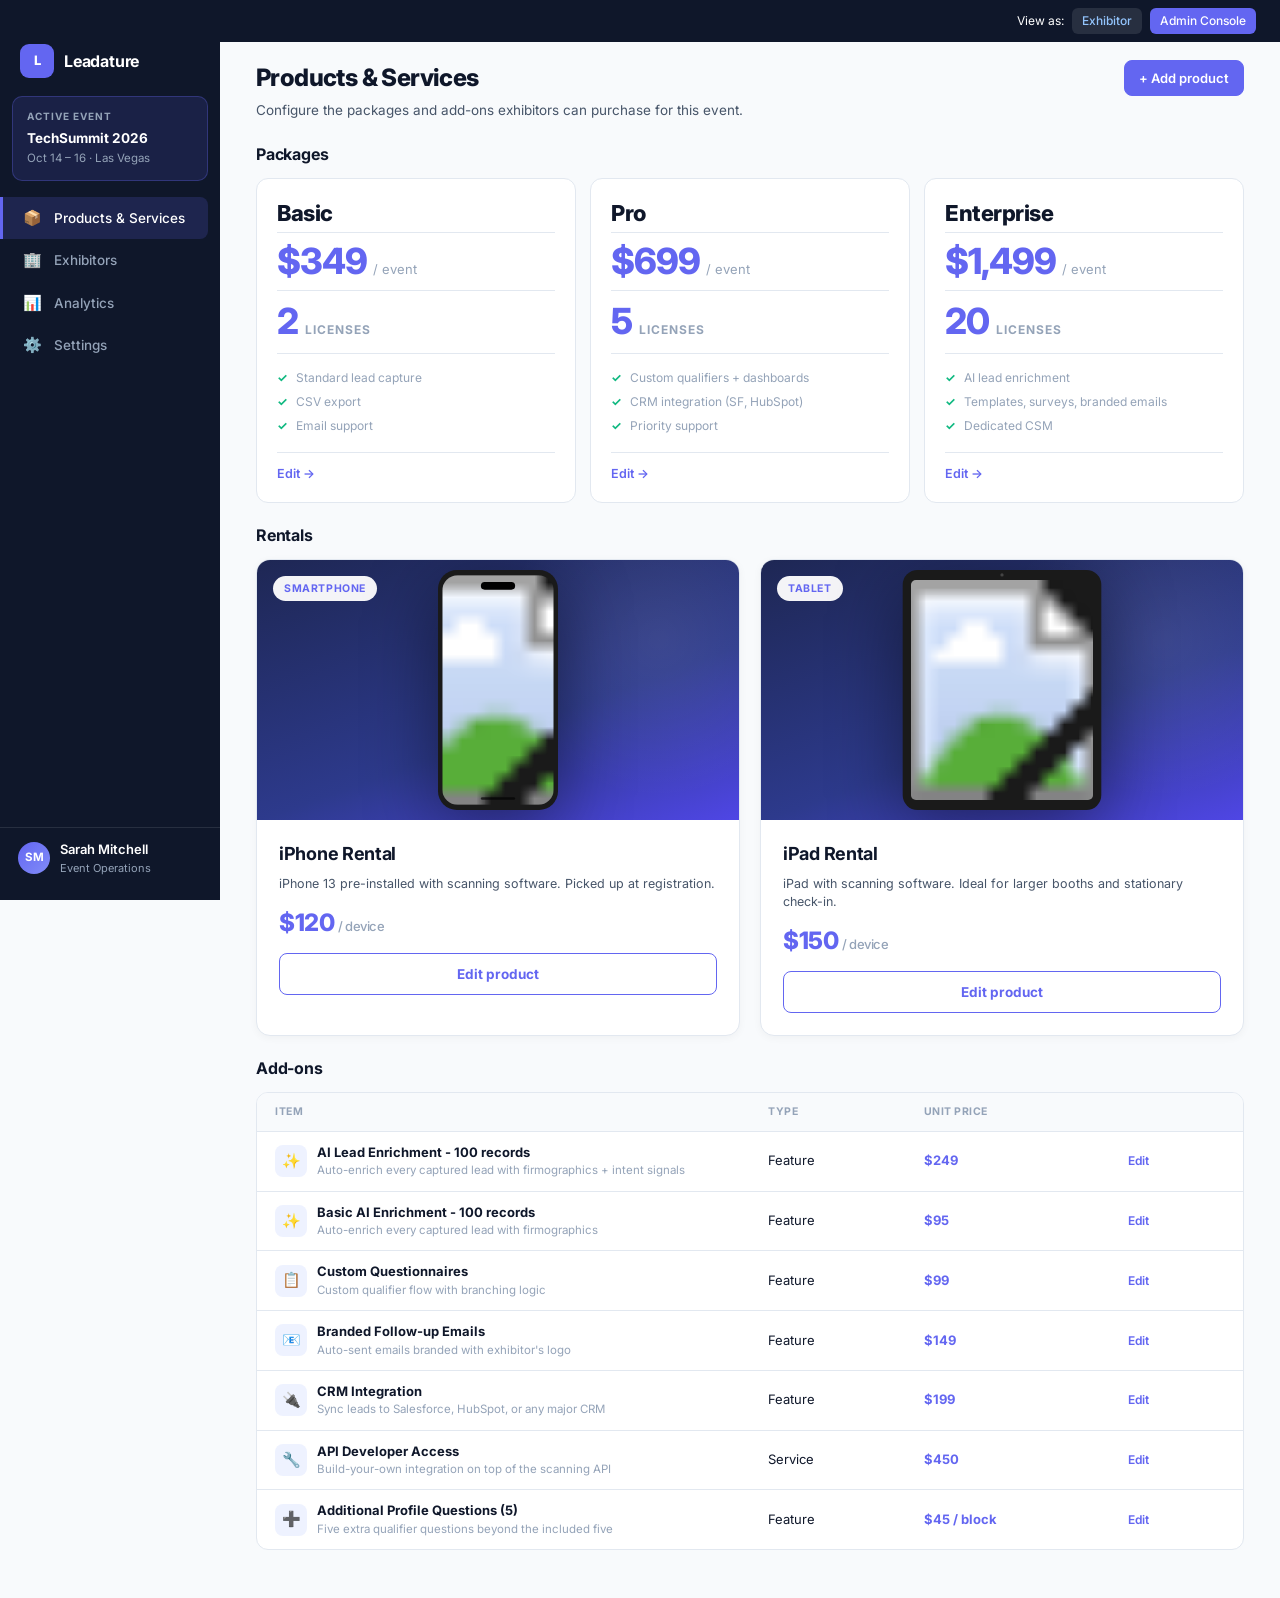
==== admin.html @ 509ced8e "Initial prototype" ====
<!DOCTYPE html>
<html lang="en">
<head>
<meta charset="UTF-8">
<title>Admin Console · TechSummit 2026</title>
<meta name="viewport" content="width=device-width, initial-scale=1">
<link href="https://fonts.googleapis.com/css2?family=Inter:wght@400;500;600;700;800&display=swap" rel="stylesheet">
<style>
  * { box-sizing: border-box; margin: 0; padding: 0; }

  :root {
    --bg: #F8FAFC;
    --surface: #FFFFFF;
    --sidebar: #0F172A;
    --sidebar-hover: #1E293B;
    --border: #E2E8F0;
    --text: #0F172A;
    --text-2: #475569;
    --text-3: #94A3B8;
    --accent: #6366F1;
    --accent-light: #EEF2FF;
    --success: #10B981;
    --warning: #F59E0B;
    --danger: #EF4444;
  }

  body {
    font-family: 'Inter', -apple-system, sans-serif;
    background: var(--bg);
    color: var(--text);
    line-height: 1.5;
    display: flex;
    min-height: 100vh;
  }

  .demo-bar {
    position: fixed;
    top: 0; left: 0; right: 0;
    background: #0F172A;
    color: white;
    padding: 8px 24px;
    font-size: 12px;
    display: flex;
    justify-content: space-between;
    align-items: center;
    z-index: 100;
  }
  .demo-bar .label { opacity: 0.7; margin-right: 6px; }
  .demo-bar a { color: #93C5FD; text-decoration: none; font-weight: 500; }
  .demo-bar .toggle { display: flex; gap: 8px; align-items: center; }
  .demo-bar .toggle a { padding: 4px 10px; border-radius: 6px; background: rgba(255,255,255,0.1); }
  .demo-bar .toggle a.active { background: #6366F1; color: white; }

  .sidebar {
    width: 220px;
    background: var(--sidebar);
    color: white;
    padding: 32px 0 12px;
    position: fixed;
    top: 0; left: 0; bottom: 0;
    display: flex;
    flex-direction: column;
  }
  .sidebar-brand {
    padding: 12px 20px 18px;
    display: flex;
    align-items: center;
    gap: 10px;
  }
  .sidebar-brand .mark {
    width: 34px; height: 34px;
    background: var(--accent);
    border-radius: 9px;
    display: flex; align-items: center; justify-content: center;
    font-weight: 800; font-size: 13px;
    color: white;
  }
  .sidebar-brand .name {
    font-weight: 700;
    font-size: 16px;
    letter-spacing: -0.2px;
  }
  .sidebar-brand .name small {
    display: block;
    font-size: 10.5px;
    color: #94A3B8;
    font-weight: 500;
    letter-spacing: 0.6px;
    text-transform: uppercase;
    margin-top: 2px;
  }

  .sidebar-event {
    margin: 0 12px 16px;
    background: rgba(99, 102, 241, 0.14);
    border: 1px solid rgba(99, 102, 241, 0.3);
    border-radius: 10px;
    padding: 12px 14px;
  }
  .sidebar-event .lbl {
    font-size: 10px; color: #94A3B8;
    text-transform: uppercase; letter-spacing: 1px;
    font-weight: 700; margin-bottom: 4px;
  }
  .sidebar-event .v { font-size: 13.5px; font-weight: 700; }
  .sidebar-event .dates { font-size: 11.5px; color: #94A3B8; margin-top: 2px; }

  .sidebar nav {
    flex: 1;
  }
  .sidebar nav a {
    display: flex;
    align-items: center;
    gap: 12px;
    padding: 10px 20px;
    color: #94A3B8;
    text-decoration: none;
    font-size: 13.5px;
    font-weight: 500;
    border-left: 3px solid transparent;
    margin-right: 12px;
    border-radius: 0 8px 8px 0;
    cursor: pointer;
    transition: background 0.15s;
  }
  .sidebar nav a:hover {
    background: var(--sidebar-hover);
    color: white;
  }
  .sidebar nav a.active {
    background: rgba(99, 102, 241, 0.18);
    color: white;
    border-left-color: var(--accent);
  }
  .sidebar nav a .icon { font-size: 15px; }

  .sidebar-footer {
    padding: 12px 18px;
    border-top: 1px solid rgba(255,255,255,0.1);
    display: flex;
    align-items: center;
    gap: 10px;
    color: #94A3B8;
    font-size: 13px;
  }
  .sidebar-footer .avatar {
    width: 32px; height: 32px;
    background: linear-gradient(135deg, var(--accent), #818CF8);
    border-radius: 50%;
    display: flex; align-items: center; justify-content: center;
    color: white; font-weight: 700; font-size: 11.5px;
  }
  .sidebar-footer .name { color: white; font-weight: 600; font-size: 13px; }
  .sidebar-footer .role { font-size: 11px; }

  .main {
    flex: 1;
    margin-left: 220px;
    margin-top: 32px;
    padding: 28px 36px 48px;
  }

  .page-head {
    display: flex;
    justify-content: space-between;
    align-items: flex-start;
    margin-bottom: 22px;
  }
  .page-head h1 {
    font-size: 24px;
    font-weight: 800;
    letter-spacing: -0.6px;
    margin-bottom: 4px;
  }
  .page-head p {
    font-size: 13.5px;
    color: var(--text-2);
  }

  .actions {
    display: flex;
    gap: 8px;
  }
  .actions button, .actions a.btn-link {
    padding: 9px 14px;
    border-radius: 8px;
    font-weight: 600;
    font-size: 13px;
    cursor: pointer;
    border: 1px solid var(--border);
    background: white;
    color: var(--text);
    display: inline-flex;
    align-items: center;
    gap: 6px;
    font-family: inherit;
    text-decoration: none;
  }
  .actions button.primary, .actions a.primary {
    background: var(--accent);
    color: white;
    border-color: var(--accent);
  }
  .actions button:hover { background: var(--bg); }
  .actions button.primary:hover { background: #4F46E5; }

  /* Sections */
  .view { display: none; }
  .view.active { display: block; }

  @keyframes fadeOut {
    0% { opacity: 0; transform: translateY(8px); }
    15% { opacity: 1; transform: translateY(0); }
    75% { opacity: 1; transform: translateY(0); }
    100% { opacity: 0; transform: translateY(-4px); }
  }

  /* Products section */
  .section-h {
    display: flex;
    justify-content: space-between;
    align-items: center;
    margin: 20px 0 12px;
  }
  .section-h h2 {
    font-size: 16px;
    font-weight: 700;
    letter-spacing: -0.2px;
  }
  .section-h .sub {
    color: var(--text-2);
    font-size: 13px;
    margin-top: 2px;
  }

  .packages-grid {
    display: grid;
    grid-template-columns: 1fr 1fr 1fr;
    gap: 14px;
  }
  .pkg-card {
    background: white;
    border: 1px solid var(--border);
    border-radius: 12px;
    padding: 18px 20px;
  }
  .pkg-card.featured {
    border-color: var(--accent);
    background: linear-gradient(180deg, rgba(99,102,241,0.04), white);
  }
  .pkg-card {
    display: flex;
    flex-direction: column;
  }
  .pkg-card .name {
    font-size: 22px;
    font-weight: 800;
    letter-spacing: -0.5px;
    margin-bottom: 2px;
  }
  .pkg-card .badge {
    display: inline-block;
    background: var(--accent-light);
    color: var(--accent);
    font-size: 10.5px;
    font-weight: 700;
    padding: 2px 8px;
    border-radius: 999px;
    margin-left: 6px;
    letter-spacing: 0.3px;
    text-transform: uppercase;
    vertical-align: middle;
  }
  .pkg-card .desc {
    color: var(--text-2);
    font-size: 12.5px;
    margin-bottom: 12px;
  }
  .pkg-card .price-row {
    display: flex;
    align-items: baseline;
    gap: 6px;
    padding: 10px 0;
    border-top: 1px solid var(--border);
    border-bottom: 1px solid var(--border);
  }
  .pkg-card .price-row .price {
    font-size: 36px;
    font-weight: 800;
    letter-spacing: -1px;
    color: var(--accent);
    line-height: 1;
  }
  .pkg-card .price-row .per {
    color: var(--text-3);
    font-size: 13px;
  }
  .pkg-card .feat {
    margin-top: 14px;
    padding-top: 12px;
    border-top: 1px solid var(--border);
    list-style: none;
  }
  .pkg-card .feat li {
    padding: 3px 0;
    color: var(--text-3);
    font-size: 12px;
    display: flex;
    gap: 8px;
  }
  .pkg-card .feat li::before {
    content: "✓";
    color: var(--success);
    font-weight: 700;
  }
  .pkg-card .feat li b { color: var(--text); font-weight: 600; }
  .pkg-card .lic-count {
    font-size: 36px;
    font-weight: 800;
    color: var(--accent);
    letter-spacing: -1px;
    margin-top: 12px;
    display: flex;
    align-items: baseline;
    gap: 7px;
    line-height: 1;
  }
  .pkg-card .lic-count .lbl {
    font-size: 12px;
    color: var(--text-3);
    text-transform: uppercase;
    letter-spacing: 1px;
    font-weight: 700;
  }
  .pkg-card .edit-row {
    margin-top: 14px;
    padding-top: 12px;
    border-top: 1px solid var(--border);
    display: flex;
    justify-content: space-between;
    align-items: center;
  }
  .pkg-card .edit-row .meta {
    font-size: 11.5px;
    color: var(--text-3);
  }
  .pkg-card .edit-row a {
    color: var(--accent);
    text-decoration: none;
    font-weight: 600;
    font-size: 12.5px;
  }

  /* Add-ons table */
  .addon-table-wrap {
    background: white;
    border: 1px solid var(--border);
    border-radius: 12px;
    overflow: hidden;
  }
  .addon-table { width: 100%; border-collapse: collapse; }
  .addon-table th, .addon-table td {
    padding: 11px 18px;
    text-align: left;
    border-bottom: 1px solid var(--border);
    font-size: 13px;
  }
  .addon-table th {
    background: #F8FAFC;
    color: var(--text-3);
    font-weight: 700;
    font-size: 10.5px;
    text-transform: uppercase;
    letter-spacing: 0.5px;
  }
  .addon-table tr:last-child td { border-bottom: none; }
  .addon-table .name-cell { display: flex; align-items: center; gap: 10px; }
  .addon-table .icon-box {
    width: 32px; height: 32px;
    background: var(--accent-light);
    border-radius: 8px;
    display: flex; align-items: center; justify-content: center;
    font-size: 15px;
  }
  .addon-table .name-cell b { color: var(--text); font-weight: 700; font-size: 13px; }
  .addon-table .name-cell .d { color: var(--text-3); font-size: 11.5px; }
  .addon-table .price { font-weight: 700; color: var(--accent); }
  .addon-table .status-pill {
    display: inline-block;
    padding: 3px 9px;
    border-radius: 999px;
    font-size: 10.5px;
    font-weight: 700;
    letter-spacing: 0.3px;
  }
  .addon-table .status-pill.active { background: rgba(16,185,129,0.14); color: var(--success); }
  .addon-table .status-pill.draft { background: rgba(148,163,184,0.18); color: var(--text-3); }
  .addon-table .actions-cell a { color: var(--accent); text-decoration: none; font-weight: 600; font-size: 12px; margin-right: 14px; }

  /* Exhibitors */
  .toolbar {
    display: flex;
    gap: 10px;
    margin-bottom: 14px;
    align-items: center;
  }
  .search {
    flex: 1;
    background: white;
    border: 1px solid var(--border);
    border-radius: 9px;
    padding: 0 12px;
    display: flex;
    align-items: center;
    gap: 8px;
    max-width: 380px;
  }
  .search input {
    flex: 1;
    border: none;
    background: none;
    padding: 9px 0;
    font-size: 13.5px;
    font-family: inherit;
    outline: none;
  }
  .search .icon { color: var(--text-3); font-size: 15px; }
  .filter-pill {
    background: white;
    border: 1px solid var(--border);
    padding: 8px 12px;
    border-radius: 9px;
    font-size: 13px;
    color: var(--text-2);
    font-weight: 500;
    cursor: pointer;
    display: inline-flex;
    align-items: center;
    gap: 6px;
  }
  .filter-pill:hover { border-color: var(--accent); }

  .exhibitor-table-wrap {
    background: white;
    border: 1px solid var(--border);
    border-radius: 12px;
    overflow: hidden;
  }
  .exhibitor-table { width: 100%; border-collapse: collapse; }
  .exhibitor-table th, .exhibitor-table td {
    padding: 11px 16px;
    text-align: left;
    border-bottom: 1px solid var(--border);
    font-size: 12.5px;
  }
  .exhibitor-table th {
    background: #F8FAFC;
    color: var(--text-3);
    font-weight: 700;
    font-size: 10.5px;
    text-transform: uppercase;
    letter-spacing: 0.5px;
  }
  .exhibitor-table tr:hover td { background: #FAFBFC; }
  .exhibitor-table tr:last-child td { border-bottom: none; }
  .exhibitor-table td.company b { display: block; font-weight: 700; color: var(--text); }
  .exhibitor-table td.company .booth { color: var(--text-3); font-size: 11.5px; margin-top: 2px; }
  .exhibitor-table td .pill {
    display: inline-block;
    padding: 2px 8px;
    border-radius: 999px;
    font-size: 10.5px;
    font-weight: 700;
    letter-spacing: 0.3px;
  }
  .exhibitor-table td .pill.basic { background: #F1F5F9; color: var(--text-2); }
  .exhibitor-table td .pill.pro { background: rgba(99,102,241,0.14); color: var(--accent); }
  .exhibitor-table td .pill.ent { background: rgba(15, 118, 110, 0.14); color: #0F766E; }
  .exhibitor-table td .status {
    display: inline-flex; align-items: center; gap: 6px;
    font-weight: 600;
  }
  .exhibitor-table td .status::before {
    content: "●"; font-size: 9px;
  }
  .exhibitor-table td .status.paid { color: var(--success); }
  .exhibitor-table td .status.pending { color: var(--warning); }
  .exhibitor-table td .status.trial { color: var(--text-3); }
  .exhibitor-table td.addons {
    color: var(--text-2);
    font-size: 11.5px;
  }
  .exhibitor-table td.total { font-weight: 700; color: var(--text); }
  .exhibitor-table td.actions a {
    color: var(--accent); text-decoration: none; font-weight: 600; font-size: 12px;
  }

  .table-footer {
    padding: 12px 16px;
    border-top: 1px solid var(--border);
    display: flex;
    justify-content: space-between;
    align-items: center;
    font-size: 12.5px;
    color: var(--text-2);
    background: #FAFBFC;
  }
  .table-footer .pagination {
    display: flex;
    gap: 4px;
  }
  .table-footer .pagination button {
    padding: 4px 10px;
    border: 1px solid var(--border);
    background: white;
    border-radius: 6px;
    font-size: 12px;
    font-family: inherit;
    cursor: pointer;
  }
  .table-footer .pagination button.active {
    background: var(--accent);
    color: white;
    border-color: var(--accent);
  }

  .summary-row {
    display: grid;
    grid-template-columns: 1fr 1fr 1fr 1fr;
    gap: 12px;
    margin-bottom: 18px;
  }
  .stat {
    background: white;
    border: 1px solid var(--border);
    border-radius: 10px;
    padding: 14px 16px;
  }
  .stat .lbl { font-size: 11px; color: var(--text-3); text-transform: uppercase; letter-spacing: 0.5px; font-weight: 700; margin-bottom: 6px; }
  .stat .v { font-size: 20px; font-weight: 800; letter-spacing: -0.4px; }
  .stat .v small { color: var(--text-3); font-size: 12px; font-weight: 500; }

  /* Settings page */
  .settings-card {
    background: white;
    border: 1px solid var(--border);
    border-radius: 12px;
    padding: 22px 24px;
    margin-bottom: 18px;
  }
  .settings-card h3 {
    font-size: 15px;
    font-weight: 700;
    letter-spacing: -0.2px;
    margin-bottom: 4px;
  }
  .settings-card .settings-desc {
    color: var(--text-2);
    font-size: 13px;
    margin-bottom: 18px;
  }
  .setting-row {
    display: grid;
    grid-template-columns: 160px 1fr;
    gap: 20px;
    align-items: center;
    padding: 12px 0;
    border-top: 1px solid var(--border);
  }
  .settings-card h3 + .setting-row { border-top: none; padding-top: 4px; }
  .settings-card .settings-desc + .setting-row { border-top: none; padding-top: 0; }
  .setting-row label {
    font-size: 13px;
    font-weight: 600;
    color: var(--text-2);
  }
  .setting-row input[type="text"] {
    padding: 9px 12px;
    border: 1px solid var(--border);
    border-radius: 8px;
    font-size: 13.5px;
    font-family: inherit;
    background: white;
    outline: none;
    width: 100%;
    max-width: 480px;
  }
  .setting-row input[type="text"]:focus { border-color: var(--accent); }

  .upload-box {
    display: flex;
    align-items: center;
    gap: 14px;
    border: 1px dashed var(--border);
    border-radius: 10px;
    padding: 12px 14px;
    background: #FAFBFC;
    max-width: 520px;
  }
  .upload-box .upload-preview {
    width: 44px; height: 44px;
    border-radius: 9px;
    overflow: hidden;
    flex-shrink: 0;
  }
  .upload-box .logo-thumb {
    width: 100%; height: 100%;
    background: linear-gradient(135deg, #0F766E, #115E59);
    color: white;
    display: flex; align-items: center; justify-content: center;
    font-weight: 800; font-size: 14px;
    border-radius: 9px;
  }
  .upload-box .upload-icon {
    width: 44px; height: 44px;
    border-radius: 9px;
    background: var(--accent-light);
    display: flex; align-items: center; justify-content: center;
    font-size: 20px;
    flex-shrink: 0;
  }
  .upload-box .upload-meta { flex: 1; min-width: 0; }
  .upload-box .upload-name { font-size: 13px; font-weight: 600; color: var(--text); }
  .upload-box .upload-info { font-size: 11.5px; color: var(--text-3); margin-top: 2px; }
  .upload-box .btn-secondary {
    background: white;
    border: 1px solid var(--border);
    padding: 7px 12px;
    border-radius: 8px;
    font-size: 12.5px;
    font-weight: 600;
    color: var(--text-2);
    cursor: pointer;
    font-family: inherit;
  }
  .upload-box .btn-secondary:hover { background: var(--bg); border-color: var(--accent); color: var(--accent); }

  .colors-row {
    display: flex;
    gap: 12px;
    flex-wrap: wrap;
  }
  .color-input {
    display: flex;
    align-items: center;
    gap: 8px;
    background: white;
    border: 1px solid var(--border);
    border-radius: 8px;
    padding: 6px 12px 6px 6px;
  }
  .color-input .swatch {
    width: 28px; height: 28px;
    border-radius: 6px;
    border: 1px solid rgba(0,0,0,0.1);
  }
  .color-input input {
    width: 90px;
    padding: 6px 8px;
    border: none;
    font-size: 12.5px;
    font-family: ui-monospace, 'SF Mono', monospace;
    background: none;
    outline: none;
  }
  .color-input .color-label {
    font-size: 11.5px;
    color: var(--text-3);
    font-weight: 600;
  }

  /* Integrations */
  .integration-grid {
    display: grid;
    grid-template-columns: 240px;
    gap: 14px;
    margin-top: 4px;
  }
  .integration-card {
    background: white;
    border: 1px solid var(--border);
    border-radius: 14px;
    padding: 18px 18px 16px;
  }
  .integration-card .integration-head {
    display: flex;
    align-items: center;
    gap: 10px;
    margin-bottom: 10px;
  }
  .stripe-logo {
    width: 40px; height: 40px;
    background: #635BFF;
    color: white;
    font-weight: 800;
    font-size: 22px;
    font-style: italic;
    border-radius: 9px;
    display: flex; align-items: center; justify-content: center;
    font-family: Georgia, serif;
  }
  .integration-card .integration-name {
    font-size: 17px;
    font-weight: 700;
    letter-spacing: -0.3px;
  }
  .integration-card .integration-desc {
    color: var(--text-2);
    font-size: 13px;
    line-height: 1.45;
    margin-bottom: 14px;
  }
  .integration-btn {
    background: #635BFF;
    color: white;
    border: none;
    padding: 10px 20px;
    border-radius: 999px;
    font-weight: 600;
    font-size: 13.5px;
    cursor: pointer;
    font-family: inherit;
    display: inline-flex;
    align-items: center;
    gap: 6px;
  }
  .integration-btn:hover { background: #4F46E5; }

  /* License hero stat */
  .license-hero {
    background: white;
    color: var(--text);
    border: 1px solid var(--border);
    border-radius: 14px;
    padding: 18px 22px;
    margin-bottom: 22px;
    display: flex;
    align-items: center;
    justify-content: space-between;
    gap: 24px;
    max-width: 680px;
  }
  .license-hero .lh-body { display: flex; align-items: center; gap: 18px; }
  .license-hero .lh-num {
    font-size: 44px;
    font-weight: 800;
    line-height: 1;
    letter-spacing: -1.5px;
    color: var(--accent);
  }
  .license-hero .lh-meta .lbl {
    font-size: 10.5px;
    text-transform: uppercase;
    letter-spacing: 1.2px;
    font-weight: 700;
    color: var(--text-3);
    margin-bottom: 2px;
  }
  .license-hero .lh-meta .v { font-size: 15px; font-weight: 700; color: var(--text); }
  .license-hero .lh-sec {
    display: flex;
    gap: 22px;
    padding-left: 22px;
    border-left: 1px solid var(--border);
  }
  .license-hero .lh-sec .item .lbl {
    font-size: 10.5px;
    text-transform: uppercase;
    letter-spacing: 1.2px;
    font-weight: 700;
    color: var(--text-3);
    margin-bottom: 2px;
  }
  .license-hero .lh-sec .item .v {
    font-size: 18px;
    font-weight: 800;
    letter-spacing: -0.3px;
    color: var(--text);
  }

  /* Admin rental cards - tall product-style (ATS-inspired) */
  .rental-cards {
    display: grid;
    grid-template-columns: 1fr 1fr;
    gap: 20px;
    margin-bottom: 8px;
  }
  .rental-card-adm {
    background: white;
    border: 1px solid var(--border);
    border-radius: 14px;
    overflow: hidden;
    display: flex;
    flex-direction: column;
    box-shadow: 0 2px 8px rgba(0,0,0,0.04);
    transition: box-shadow 0.15s, transform 0.15s;
  }
  .rental-card-adm:hover {
    box-shadow: 0 12px 28px rgba(0,0,0,0.10);
    transform: translateY(-2px);
  }
  .rental-card-adm .visual {
    background: linear-gradient(160deg, #1E2754 0%, #2D3A8C 60%, #4F46E5 100%);
    height: 260px;
    display: flex;
    align-items: center;
    justify-content: center;
    position: relative;
    overflow: hidden;
  }
  .rental-card-adm .visual::before {
    content: "";
    position: absolute;
    width: 320px; height: 320px;
    border-radius: 50%;
    background: radial-gradient(circle, rgba(255,255,255,0.08) 0%, rgba(255,255,255,0) 70%);
    top: -80px; right: -80px;
  }
  .rental-card-adm .visual .device {
    position: relative;
    z-index: 2;
    filter: drop-shadow(0 16px 36px rgba(0,0,0,0.45));
  }
  .rental-card-adm .visual .device svg {
    display: block;
  }
  .rental-card-adm .visual .tag {
    position: absolute;
    top: 16px; left: 16px;
    background: rgba(255,255,255,0.95);
    color: var(--accent);
    font-size: 10.5px;
    font-weight: 700;
    padding: 5px 11px;
    border-radius: 999px;
    letter-spacing: 0.6px;
    text-transform: uppercase;
    z-index: 2;
  }
  .rental-card-adm .body {
    padding: 20px 22px 22px;
    flex: 1;
    display: flex;
    flex-direction: column;
    align-items: flex-start;
    gap: 4px;
  }
  .rental-card-adm .body .name {
    font-size: 18px;
    font-weight: 700;
    letter-spacing: -0.3px;
    color: var(--text);
  }
  .rental-card-adm .body .desc {
    color: var(--text-2);
    font-size: 12.5px;
    line-height: 1.45;
    margin: 4px 0 14px;
  }
  .rental-card-adm .body .amt {
    color: var(--accent);
    font-weight: 800;
    font-size: 24px;
    letter-spacing: -0.5px;
    line-height: 1;
    margin-bottom: 14px;
  }
  .rental-card-adm .body .amt .per {
    color: var(--text-3);
    font-size: 13px;
    font-weight: 500;
    margin-left: 4px;
  }
  .rental-card-adm .edit-link {
    color: var(--accent);
    text-decoration: none;
    font-weight: 700;
    font-size: 13.5px;
    padding: 10px 18px;
    border: 1.5px solid var(--accent);
    border-radius: 8px;
    transition: all 0.15s;
    align-self: stretch;
    text-align: center;
  }
  .rental-card-adm .edit-link:hover {
    background: var(--accent);
    color: white;
  }

  /* Modal overlay */
  .modal-overlay {
    position: fixed;
    top: 0; left: 0; right: 0; bottom: 0;
    background: rgba(15,23,42,0.55);
    display: none;
    align-items: center;
    justify-content: center;
    z-index: 1000;
    backdrop-filter: blur(4px);
  }
  .modal-overlay.open { display: flex; }
  .modal {
    background: white;
    border-radius: 14px;
    width: 100%;
    max-width: 520px;
    max-height: 86vh;
    overflow-y: auto;
    box-shadow: 0 20px 50px rgba(0,0,0,0.3);
  }
  .modal-head {
    padding: 18px 22px 14px;
    border-bottom: 1px solid var(--border);
    display: flex;
    justify-content: space-between;
    align-items: center;
  }
  .modal-head h3 {
    font-size: 17px;
    font-weight: 700;
    letter-spacing: -0.3px;
  }
  .modal-head .close {
    background: none;
    border: none;
    font-size: 22px;
    color: var(--text-3);
    cursor: pointer;
    line-height: 1;
    padding: 0 4px;
  }
  .modal-head .close:hover { color: var(--text); }
  .modal-body {
    padding: 20px 22px;
  }
  .modal-row {
    margin-bottom: 16px;
  }
  .modal-row label {
    display: block;
    font-size: 12px;
    font-weight: 700;
    color: var(--text-2);
    text-transform: uppercase;
    letter-spacing: 0.5px;
    margin-bottom: 6px;
  }
  .modal-row input[type="text"],
  .modal-row input[type="number"],
  .modal-row textarea,
  .modal-row select {
    width: 100%;
    padding: 10px 12px;
    border: 1px solid var(--border);
    border-radius: 8px;
    font-size: 13.5px;
    font-family: inherit;
    outline: none;
  }
  .modal-row input:focus, .modal-row textarea:focus, .modal-row select:focus { border-color: var(--accent); }
  .modal-row .input-prefix {
    display: flex;
    align-items: center;
    border: 1px solid var(--border);
    border-radius: 8px;
    overflow: hidden;
  }
  .modal-row .input-prefix span {
    padding: 10px 12px;
    background: var(--bg);
    color: var(--text-2);
    font-weight: 600;
    border-right: 1px solid var(--border);
    font-size: 13.5px;
  }
  .modal-row .input-prefix input {
    border: none;
    flex: 1;
    padding: 10px 12px;
    font-size: 13.5px;
    outline: none;
    font-family: inherit;
  }

  .bullet-input {
    display: flex;
    gap: 6px;
    margin-bottom: 6px;
  }
  .bullet-input input {
    flex: 1;
    padding: 8px 12px;
    border: 1px solid var(--border);
    border-radius: 7px;
    font-size: 13px;
    font-family: inherit;
    outline: none;
  }
  .bullet-input .rm {
    background: white;
    border: 1px solid var(--border);
    width: 32px;
    border-radius: 7px;
    cursor: pointer;
    color: var(--text-3);
    font-size: 15px;
    font-family: inherit;
  }
  .bullet-input .rm:hover { background: #FEE; color: var(--danger); border-color: var(--danger); }
  .add-bullet {
    background: none;
    border: 1px dashed var(--border);
    width: 100%;
    padding: 7px;
    border-radius: 7px;
    color: var(--text-3);
    font-size: 12.5px;
    cursor: pointer;
    font-family: inherit;
    font-weight: 600;
  }
  .add-bullet:hover { background: var(--accent-light); color: var(--accent); border-color: var(--accent); border-style: solid; }

  .modal-foot {
    padding: 14px 22px 18px;
    border-top: 1px solid var(--border);
    display: flex;
    justify-content: flex-end;
    gap: 8px;
  }
  .modal-foot button {
    padding: 9px 18px;
    border-radius: 8px;
    font-weight: 600;
    font-size: 13px;
    cursor: pointer;
    border: 1px solid var(--border);
    background: white;
    color: var(--text);
    font-family: inherit;
  }
  .modal-foot button.primary {
    background: var(--accent);
    color: white;
    border-color: var(--accent);
  }
  .modal-foot button:hover { background: var(--bg); }
  .modal-foot button.primary:hover { background: #4F46E5; }

  /* Radio group */
  .radio-group {
    display: grid;
    grid-template-columns: 1fr 1fr 1fr;
    gap: 8px;
    margin-bottom: 4px;
  }
  .radio-group label {
    display: block;
    padding: 12px;
    border: 1.5px solid var(--border);
    border-radius: 9px;
    cursor: pointer;
    text-align: center;
    font-size: 13px;
    font-weight: 600;
    color: var(--text-2);
    transition: all 0.15s;
    text-transform: none;
    letter-spacing: 0;
    margin-bottom: 0;
  }
  .radio-group label:hover { border-color: var(--accent); }
  .radio-group input[type="radio"] { display: none; }
  .radio-group input[type="radio"]:checked + .radio-label,
  .radio-group label.checked {
    border-color: var(--accent);
    background: var(--accent-light);
    color: var(--accent);
  }
  .radio-group .ic {
    display: block;
    font-size: 20px;
    margin-bottom: 4px;
  }

  /* Analytics view */
  .anl-kpis {
    display: grid;
    grid-template-columns: repeat(4, 1fr);
    gap: 12px;
    margin-bottom: 22px;
  }
  .anl-kpi {
    background: white;
    border: 1px solid var(--border);
    border-radius: 12px;
    padding: 16px 18px;
  }
  .anl-kpi .lbl {
    font-size: 11px;
    color: var(--text-3);
    text-transform: uppercase;
    letter-spacing: 0.5px;
    font-weight: 700;
    margin-bottom: 6px;
  }
  .anl-kpi .v {
    font-size: 24px;
    font-weight: 800;
    letter-spacing: -0.5px;
  }
  .anl-kpi .v small { font-size: 13px; color: var(--text-3); font-weight: 500; }

  .anl-list {
    background: white;
    border: 1px solid var(--border);
    border-radius: 12px;
    overflow: hidden;
    display: grid;
    grid-template-columns: 1fr 140px 160px;
  }
  .anl-list-head {
    background: #F8FAFC;
    color: var(--text-3);
    font-size: 10.5px;
    font-weight: 700;
    letter-spacing: 0.6px;
    text-transform: uppercase;
    padding: 11px 16px;
    border-bottom: 1px solid var(--border);
  }
  .anl-list-row {
    display: contents;
  }
  .anl-list-row > div {
    padding: 12px 16px;
    border-bottom: 1px solid var(--border);
    font-size: 13px;
    display: flex;
    align-items: center;
  }
  .anl-list-row:last-child > div { border-bottom: none; }
  .anl-list-name {
    color: var(--text);
    font-weight: 600;
    gap: 10px;
  }
  .anl-list-name .icb {
    width: 28px; height: 28px;
    background: var(--accent-light);
    border-radius: 7px;
    display: inline-flex;
    align-items: center;
    justify-content: center;
    font-size: 13px;
    flex-shrink: 0;
  }
  .anl-list-type {
    color: var(--text-2);
    font-size: 12.5px;
  }
  .anl-list-count {
    color: var(--accent);
    font-weight: 800;
    font-size: 16px;
    letter-spacing: -0.3px;
    justify-content: flex-end;
  }
</style>
</head>
<body>
  <div class="demo-bar">
    <div></div>
    <div class="toggle">
      View as:
      <a href="/">Exhibitor</a>
      <a href="/admin" class="active">Admin Console</a>
    </div>
  </div>

  <div class="sidebar">
    <div class="sidebar-brand">
      <div class="mark">L</div>
      <div class="name">Leadature</div>
    </div>

    <div class="sidebar-event">
      <div class="lbl">Active event</div>
      <div class="v">TechSummit 2026</div>
      <div class="dates">Oct 14 – 16  ·  Las Vegas</div>
    </div>

    <nav>
      <a onclick="showView('products', this)" class="active"><span class="icon">📦</span>Products &amp; Services</a>
      <a onclick="showView('exhibitors', this)"><span class="icon">🏢</span>Exhibitors</a>
      <a onclick="showView('analytics', this)"><span class="icon">📊</span>Analytics</a>
      <a onclick="showView('settings', this)"><span class="icon">⚙️</span>Settings</a>
    </nav>

    <div class="sidebar-footer">
      <div class="avatar">SM</div>
      <div>
        <div class="name">Sarah Mitchell</div>
        <div class="role">Event Operations</div>
      </div>
    </div>
  </div>

  <div class="main">
    <!-- ============== PRODUCTS & SERVICES VIEW ============== -->
    <div class="view active" id="view-products">
      <div class="page-head">
        <div>
          <h1>Products &amp; Services</h1>
          <p>Configure the packages and add-ons exhibitors can purchase for this event.</p>
        </div>
        <div class="actions">
          <button class="primary" onclick="openAdd();">+ Add product</button>
        </div>
      </div>

      <div class="section-h">
        <div>
          <h2>Packages</h2>
        </div>
      </div>

      <div class="packages-grid">
        <div class="pkg-card">
          <div class="name">Basic</div>
          <div class="price-row">
            <div class="price">$349</div>
            <div class="per">/ event</div>
          </div>
          <div class="lic-count">2<span class="lbl">licenses</span></div>
          <ul class="feat">
            <li>Standard lead capture</li>
            <li>CSV export</li>
            <li>Email support</li>
          </ul>
          <div class="edit-row">
            <a href="#" onclick="openEdit(this); return false;">Edit →</a>
          </div>
        </div>

        <div class="pkg-card">
          <div class="name">Pro</div>
          <div class="price-row">
            <div class="price">$699</div>
            <div class="per">/ event</div>
          </div>
          <div class="lic-count">5<span class="lbl">licenses</span></div>
          <ul class="feat">
            <li>Custom qualifiers + dashboards</li>
            <li>CRM integration (SF, HubSpot)</li>
            <li>Priority support</li>
          </ul>
          <div class="edit-row">
            <a href="#" onclick="openEdit(this); return false;">Edit →</a>
          </div>
        </div>

        <div class="pkg-card">
          <div class="name">Enterprise</div>
          <div class="price-row">
            <div class="price">$1,499</div>
            <div class="per">/ event</div>
          </div>
          <div class="lic-count">20<span class="lbl">licenses</span></div>
          <ul class="feat">
            <li>AI lead enrichment</li>
            <li>Templates, surveys, branded emails</li>
            <li>Dedicated CSM</li>
          </ul>
          <div class="edit-row">
            <a href="#" onclick="openEdit(this); return false;">Edit →</a>
          </div>
        </div>
      </div>

      <div class="section-h">
        <div>
          <h2>Rentals</h2>
        </div>
      </div>

      <div class="rental-cards">
        <div class="rental-card-adm">
          <div class="visual">
            <div class="tag">Smartphone</div>
            <div class="device">
              <svg width="140" height="240" viewBox="0 0 140 280" xmlns="http://www.w3.org/2000/svg">
                <defs>
                  <clipPath id="iphone-clip">
                    <rect x="5" y="6" width="130" height="268" rx="18" ry="18"/>
                  </clipPath>
                </defs>
                <!-- Phone body -->
                <rect x="0" y="0" width="140" height="280" rx="22" ry="22" fill="#1a1a1a"/>
                <!-- Screen image (app home) -->
                <image href="https://res.cloudinary.com/demn0xk8w/image/upload/v1781128785/app_home_krcr2l.png"
                       x="5" y="6" width="130" height="268"
                       preserveAspectRatio="xMidYMid slice"
                       clip-path="url(#iphone-clip)"/>
                <!-- Dynamic island overlay -->
                <rect x="50" y="14" width="40" height="9" rx="4.5" fill="#000"/>
                <!-- Home indicator overlay -->
                <rect x="50" y="265" width="40" height="3" rx="1.5" fill="#000" opacity="0.65"/>
              </svg>
            </div>
          </div>
          <div class="body">
            <div class="name">iPhone Rental</div>
            <div class="desc">iPhone 13 pre-installed with scanning software. Picked up at registration.</div>
            <div class="amt">$120<span class="per">/ device</span></div>
            <a class="edit-link" href="#" onclick="openEdit(this); return false;">Edit product</a>
          </div>
        </div>
        <div class="rental-card-adm">
          <div class="visual">
            <div class="tag">Tablet</div>
            <div class="device">
              <svg width="200" height="240" viewBox="0 0 240 290" xmlns="http://www.w3.org/2000/svg">
                <defs>
                  <clipPath id="ipad-clip">
                    <rect x="10" y="12" width="220" height="266" rx="6" ry="6"/>
                  </clipPath>
                </defs>
                <!-- iPad body -->
                <rect x="0" y="0" width="240" height="290" rx="18" ry="18" fill="#1a1a1a"/>
                <!-- Screen image (app welcome) -->
                <image href="https://res.cloudinary.com/demn0xk8w/image/upload/v1781128589/app_welcome_ez5yxd.png"
                       x="10" y="12" width="220" height="266"
                       preserveAspectRatio="xMidYMid slice"
                       clip-path="url(#ipad-clip)"/>
                <!-- Front camera dot -->
                <circle cx="120" cy="6" r="2" fill="#444"/>
              </svg>
            </div>
          </div>
          <div class="body">
            <div class="name">iPad Rental</div>
            <div class="desc">iPad with scanning software. Ideal for larger booths and stationary check-in.</div>
            <div class="amt">$150<span class="per">/ device</span></div>
            <a class="edit-link" href="#" onclick="openEdit(this); return false;">Edit product</a>
          </div>
        </div>
      </div>

      <div class="section-h">
        <div>
          <h2>Add-ons</h2>
        </div>
      </div>

      <div class="addon-table-wrap">
        <table class="addon-table">
          <thead>
            <tr>
              <th style="width: 50%;">Item</th>
              <th>Type</th>
              <th>Unit price</th>
              <th></th>
            </tr>
          </thead>
          <tbody>
            <tr>
              <td><div class="name-cell"><div class="icon-box">✨</div><div><b>AI Lead Enrichment - 100 records</b><div class="d">Auto-enrich every captured lead with firmographics + intent signals</div></div></div></td>
              <td>Feature</td>
              <td class="price">$249</td>
              <td class="actions-cell"><a href="#" onclick="openEdit(this); return false;">Edit</a></td>
            </tr>
            <tr>
              <td><div class="name-cell"><div class="icon-box">✨</div><div><b>Basic AI Enrichment - 100 records</b><div class="d">Auto-enrich every captured lead with firmographics</div></div></div></td>
              <td>Feature</td>
              <td class="price">$95</td>
              <td class="actions-cell"><a href="#" onclick="openEdit(this); return false;">Edit</a></td>
            </tr>
            <tr>
              <td><div class="name-cell"><div class="icon-box">📋</div><div><b>Custom Questionnaires</b><div class="d">Custom qualifier flow with branching logic</div></div></div></td>
              <td>Feature</td>
              <td class="price">$99</td>
              <td class="actions-cell"><a href="#" onclick="openEdit(this); return false;">Edit</a></td>
            </tr>
            <tr>
              <td><div class="name-cell"><div class="icon-box">📧</div><div><b>Branded Follow-up Emails</b><div class="d">Auto-sent emails branded with exhibitor's logo</div></div></div></td>
              <td>Feature</td>
              <td class="price">$149</td>
              <td class="actions-cell"><a href="#" onclick="openEdit(this); return false;">Edit</a></td>
            </tr>
            <tr>
              <td><div class="name-cell"><div class="icon-box">🔌</div><div><b>CRM Integration</b><div class="d">Sync leads to Salesforce, HubSpot, or any major CRM</div></div></div></td>
              <td>Feature</td>
              <td class="price">$199</td>
              <td class="actions-cell"><a href="#" onclick="openEdit(this); return false;">Edit</a></td>
            </tr>
            <tr>
              <td><div class="name-cell"><div class="icon-box">🔧</div><div><b>API Developer Access</b><div class="d">Build-your-own integration on top of the scanning API</div></div></div></td>
              <td>Service</td>
              <td class="price">$450</td>
              <td class="actions-cell"><a href="#" onclick="openEdit(this); return false;">Edit</a></td>
            </tr>
            <tr>
              <td><div class="name-cell"><div class="icon-box">➕</div><div><b>Additional Profile Questions (5)</b><div class="d">Five extra qualifier questions beyond the included five</div></div></div></td>
              <td>Feature</td>
              <td class="price">$45 / block</td>
              <td class="actions-cell"><a href="#" onclick="openEdit(this); return false;">Edit</a></td>
            </tr>
          </tbody>
        </table>
      </div>
    </div>

    <!-- ============== EXHIBITORS VIEW ============== -->
    <div class="view" id="view-exhibitors">
      <div class="page-head">
        <div>
          <h1>Exhibitors</h1>
          <p>All exhibitors invited to purchase lead retrieval for TechSummit 2026.</p>
        </div>
        <div class="actions">
          <button>📤 Export list (CSV)</button>
          <button class="primary">+ Invite exhibitor</button>
        </div>
      </div>

      <div class="summary-row">
        <div class="stat">
          <div class="lbl">Total invited</div>
          <div class="v">15</div>
        </div>
        <div class="stat">
          <div class="lbl">Purchased</div>
          <div class="v">12 <small>· 80%</small></div>
        </div>
        <div class="stat">
          <div class="lbl">Pending payment</div>
          <div class="v">1</div>
        </div>
        <div class="stat">
          <div class="lbl">Total revenue</div>
          <div class="v">$9,427</div>
        </div>
      </div>

      <div class="toolbar">
        <div class="search">
          <span class="icon">🔍</span>
          <input placeholder="Search by company, booth, or contact…" />
        </div>
        <button class="filter-pill">All packages ▾</button>
        <button class="filter-pill">All statuses ▾</button>
        <button class="filter-pill">Booth zone ▾</button>
      </div>

      <div class="exhibitor-table-wrap">
        <table class="exhibitor-table">
          <thead>
            <tr>
              <th>Company / Booth</th>
              <th>Primary contact</th>
              <th>Package</th>
              <th>Add-ons</th>
              <th>Devices</th>
              <th>Total</th>
              <th>Status</th>
              <th></th>
            </tr>
          </thead>
          <tbody>
            <tr>
              <td class="company"><b>Contoso Inc.</b><div class="booth">Booth #B-247 · West Hall</div></td>
              <td><b>contoso.exhibitor@contoso.com</b><div style="color:var(--text-3);font-size:11.5px;">Sarah Chen · VP Marketing</div></td>
              <td><span class="pill pro">Pro</span></td>
              <td class="addons">iPhone rental ×3</td>
              <td>5 + 3 rented</td>
              <td class="total">$879</td>
              <td><span class="status paid">Paid</span></td>
              <td class="actions"><a href="/">View →</a></td>
            </tr>
            <tr>
              <td class="company"><b>Acme Corp.</b><div class="booth">Booth #B-312 · West Hall</div></td>
              <td><b>j.peterson@acme.com</b><div style="color:var(--text-3);font-size:11.5px;">James Peterson · CMO</div></td>
              <td><span class="pill ent">Enterprise</span></td>
              <td class="addons">AI enrichment, branded emails</td>
              <td>Unlimited</td>
              <td class="total">$1,897</td>
              <td><span class="status pending">Pending</span></td>
              <td class="actions"><a href="#">View →</a></td>
            </tr>
            <tr>
              <td class="company"><b>Initech</b><div class="booth">Booth #C-104 · East Hall</div></td>
              <td><b>mike@initech.com</b><div style="color:var(--text-3);font-size:11.5px;">Mike Bolton · Sales</div></td>
              <td><span class="pill basic">Basic</span></td>
              <td class="addons">—</td>
              <td>2</td>
              <td class="total">$349</td>
              <td><span class="status paid">Paid</span></td>
              <td class="actions"><a href="#">View →</a></td>
            </tr>
            <tr>
              <td class="company"><b>Vandelay Industries</b><div class="booth">Booth #A-501 · Main Hall</div></td>
              <td><b>art@vandelay.com</b><div style="color:var(--text-3);font-size:11.5px;">Art Vandelay · Founder</div></td>
              <td><span class="pill ent">Enterprise</span></td>
              <td class="addons">AI enrichment, surveys, iPad ×2</td>
              <td>Unlimited + 2 iPads</td>
              <td class="total">$1,748</td>
              <td><span class="status paid">Paid</span></td>
              <td class="actions"><a href="#">View →</a></td>
            </tr>
            <tr>
              <td class="company"><b>Soylent Inc.</b><div class="booth">Booth #B-088 · West Hall</div></td>
              <td><b>green@soylent.com</b><div style="color:var(--text-3);font-size:11.5px;">Pat Green · Director</div></td>
              <td>—</td>
              <td class="addons">—</td>
              <td>—</td>
              <td class="total" style="color:var(--text-3);">—</td>
              <td><span class="status trial">Cart abandoned</span></td>
              <td class="actions"><a href="#">Follow up →</a></td>
            </tr>
            <tr>
              <td class="company"><b>Globex Ltd.</b><div class="booth">Booth #C-220 · East Hall</div></td>
              <td><b>h.scott@globex.com</b><div style="color:var(--text-3);font-size:11.5px;">Hank Scott · Operations</div></td>
              <td>—</td>
              <td class="addons">—</td>
              <td>—</td>
              <td class="total" style="color:var(--text-3);">—</td>
              <td><span class="status trial">Browsed (3×)</span></td>
              <td class="actions"><a href="#">Follow up →</a></td>
            </tr>
            <tr>
              <td class="company"><b>Fabrikam Industries</b><div class="booth">Booth #D-410 · Main Hall</div></td>
              <td><b>r.carter@fabrikam.com</b><div style="color:var(--text-3);font-size:11.5px;">Robert Carter · Director, Platform Eng.</div></td>
              <td><span class="pill pro">Pro</span></td>
              <td class="addons">Questionnaires, branded emails</td>
              <td>5</td>
              <td class="total">$947</td>
              <td><span class="status paid">Paid</span></td>
              <td class="actions"><a href="#">View →</a></td>
            </tr>
            <tr>
              <td class="company"><b>Northwind Traders</b><div class="booth">Booth #D-415 · Main Hall</div></td>
              <td><b>d.voss@northwind.com</b><div style="color:var(--text-3);font-size:11.5px;">Diana Voss · Marketing Manager</div></td>
              <td><span class="pill basic">Basic</span></td>
              <td class="addons">iPhone rental ×2</td>
              <td>2 + 2 rented</td>
              <td class="total">$589</td>
              <td><span class="status paid">Paid</span></td>
              <td class="actions"><a href="#">View →</a></td>
            </tr>
            <tr>
              <td class="company"><b>Litware Inc.</b><div class="booth">Booth #D-420 · Main Hall</div></td>
              <td><b>j.park@litware.com</b><div style="color:var(--text-3);font-size:11.5px;">Joanne Park · CEO</div></td>
              <td><span class="pill pro">Pro</span></td>
              <td class="addons">CRM integration</td>
              <td>5</td>
              <td class="total">$898</td>
              <td><span class="status paid">Paid</span></td>
              <td class="actions"><a href="#">View →</a></td>
            </tr>
            <tr>
              <td class="company"><b>Adatum Corporation</b><div class="booth">Booth #B-156 · West Hall</div></td>
              <td><b>info@adatum.com</b><div style="color:var(--text-3);font-size:11.5px;">—</div></td>
              <td><span class="pill basic">Basic</span></td>
              <td class="addons">—</td>
              <td>2</td>
              <td class="total">$349</td>
              <td><span class="status paid">Paid</span></td>
              <td class="actions"><a href="#">View →</a></td>
            </tr>
            <tr>
              <td class="company"><b>Adventure Works</b><div class="booth">Booth #C-305 · East Hall</div></td>
              <td><b>mike@adventureworks.com</b><div style="color:var(--text-3);font-size:11.5px;">Michael Reed · Founder</div></td>
              <td><span class="pill pro">Pro</span></td>
              <td class="addons">iPad rental ×1</td>
              <td>5 + 1 rented</td>
              <td class="total">$849</td>
              <td><span class="status paid">Paid</span></td>
              <td class="actions"><a href="#">View →</a></td>
            </tr>
            <tr>
              <td class="company"><b>Trey Research</b><div class="booth">Booth #A-203 · Main Hall</div></td>
              <td><b>d.cohen@treyresearch.com</b><div style="color:var(--text-3);font-size:11.5px;">David Cohen · Procurement Lead</div></td>
              <td><span class="pill pro">Pro</span></td>
              <td class="addons">—</td>
              <td>5</td>
              <td class="total">$699</td>
              <td><span class="status paid">Paid</span></td>
              <td class="actions"><a href="#">View →</a></td>
            </tr>
            <tr>
              <td class="company"><b>Coho Vineyard</b><div class="booth">Booth #B-340 · West Hall</div></td>
              <td><b>l.park@cohovineyard.com</b><div style="color:var(--text-3);font-size:11.5px;">Linda Park · Director, Operations</div></td>
              <td><span class="pill basic">Basic</span></td>
              <td class="addons">—</td>
              <td>2</td>
              <td class="total">$349</td>
              <td><span class="status paid">Paid</span></td>
              <td class="actions"><a href="#">View →</a></td>
            </tr>
            <tr>
              <td class="company"><b>Wingtip Solutions</b><div class="booth">Booth #A-118 · Main Hall</div></td>
              <td><b>s.hayes@wingtip.com</b><div style="color:var(--text-3);font-size:11.5px;">Sarah Hayes · VP, Procurement</div></td>
              <td><span class="pill pro">Pro</span></td>
              <td class="addons">iPhone rental ×2</td>
              <td>5 + 2 rented</td>
              <td class="total">$939</td>
              <td><span class="status paid">Paid</span></td>
              <td class="actions"><a href="#">View →</a></td>
            </tr>
            <tr>
              <td class="company"><b>Proseware Inc.</b><div class="booth">Booth #D-510 · East Hall</div></td>
              <td><b>r.patel@proseware.com</b><div style="color:var(--text-3);font-size:11.5px;">Raj Patel · Senior Engineer</div></td>
              <td><span class="pill ent">Enterprise</span></td>
              <td class="addons">AI enrichment</td>
              <td>Unlimited</td>
              <td class="total">$1,499</td>
              <td><span class="status paid">Paid</span></td>
              <td class="actions"><a href="#">View →</a></td>
            </tr>
          </tbody>
        </table>
        <div class="table-footer">
          <div>Showing all 15 exhibitors</div>
        </div>
      </div>
    </div>

    <!-- ============== SETTINGS VIEW ============== -->
    <div class="view" id="view-settings">
      <div class="page-head">
        <div>
          <h1>Settings</h1>
          <p>Event details and per-organizer branding for the storefront.</p>
        </div>
        <div class="actions">
          <button class="primary">Save changes</button>
        </div>
      </div>

      <div class="settings-card">
        <h3>Event details</h3>
        <div class="setting-row">
          <label>Event name</label>
          <input type="text" value="TechSummit 2026" />
        </div>
        <div class="setting-row">
          <label>Event dates</label>
          <input type="text" value="Oct 14 – 16, 2026" />
        </div>
        <div class="setting-row">
          <label>Location</label>
          <input type="text" value="Las Vegas Convention Center" />
        </div>
      </div>

      <div class="settings-card">
        <h3>Branding package</h3>
        <p class="settings-desc">Upload the organizer's branding kit. Applied automatically to the exhibitor storefront and all confirmation emails.</p>

        <div class="setting-row">
          <label>Logo</label>
          <div class="upload-box">
            <div class="upload-preview"><div class="logo-thumb">TS</div></div>
            <div class="upload-meta">
              <div class="upload-name">techsummit-logo.svg</div>
              <div class="upload-info">SVG · 4.2 KB · uploaded May 28</div>
            </div>
            <button class="btn-secondary">Replace</button>
          </div>
        </div>

        <div class="setting-row">
          <label>Brand colors</label>
          <div class="colors-row">
            <div class="color-input">
              <div class="swatch" style="background: #0F766E;"></div>
              <input type="text" value="#0F766E" />
              <span class="color-label">Primary</span>
            </div>
            <div class="color-input">
              <div class="swatch" style="background: #115E59;"></div>
              <input type="text" value="#115E59" />
              <span class="color-label">Dark</span>
            </div>
          </div>
        </div>

        <div class="setting-row">
          <label>Branding kit (.zip)</label>
          <div class="upload-box">
            <div class="upload-icon">📦</div>
            <div class="upload-meta">
              <div class="upload-name">Drop branding kit here or click to upload</div>
              <div class="upload-info">Logo, favicon, fonts, color tokens · max 10 MB</div>
            </div>
            <button class="btn-secondary">Choose file</button>
          </div>
        </div>

        <div class="setting-row">
          <label>Footer copy</label>
          <input type="text" value="Powered by TechSummit  ·  Lead retrieval by Leadature" />
        </div>
      </div>

      <div class="settings-card" id="anchor-integrations">
        <h3>Integrations</h3>
        <p class="settings-desc">Connect external services to power payments, CRM sync, and lead delivery.</p>

        <div class="integration-grid">
          <div class="integration-card">
            <div class="integration-head">
              <div class="stripe-logo">S</div>
              <div class="integration-name">Stripe</div>
            </div>
            <p class="integration-desc">Online payment infrastructure for collecting exhibitor purchases, processing refunds, and routing revenue splits.</p>
            <button class="integration-btn">🔗 Connect</button>
          </div>
        </div>
      </div>
    </div>

    <!-- ============== ANALYTICS VIEW ============== -->
    <div class="view" id="view-analytics">
      <div class="page-head">
        <div>
          <h1>Analytics</h1>
          <p>Sales performance, conversion, and product-level breakdown for this event.</p>
        </div>
        <div class="actions">
          <button>📤 Export report</button>
        </div>
      </div>

      <div class="anl-kpis">
        <div class="anl-kpi">
          <div class="lbl">Total revenue</div>
          <div class="v">$9,427</div>
        </div>
        <div class="anl-kpi">
          <div class="lbl">Exhibitors purchased</div>
          <div class="v">12 <small>/ 15</small></div>
        </div>
        <div class="anl-kpi">
          <div class="lbl">Conversion</div>
          <div class="v">80%</div>
        </div>
        <div class="anl-kpi">
          <div class="lbl">Avg order value</div>
          <div class="v">$786</div>
        </div>
      </div>

      <div class="anl-list">
        <div class="anl-list-head">Product</div>
        <div class="anl-list-head">Type</div>
        <div class="anl-list-head" style="text-align:right;">Sold / Attached</div>

        <div class="anl-list-row"><div class="anl-list-name"><span class="icb">📦</span>Basic</div><div class="anl-list-type">Package</div><div class="anl-list-count">3</div></div>
        <div class="anl-list-row"><div class="anl-list-name"><span class="icb">📦</span>Pro</div><div class="anl-list-type">Package</div><div class="anl-list-count">6</div></div>
        <div class="anl-list-row"><div class="anl-list-name"><span class="icb">📦</span>Enterprise</div><div class="anl-list-type">Package</div><div class="anl-list-count">3</div></div>
        <div class="anl-list-row"><div class="anl-list-name"><span class="icb">📱</span>iPhone Rental</div><div class="anl-list-type">Rental</div><div class="anl-list-count">7</div></div>
        <div class="anl-list-row"><div class="anl-list-name"><span class="icb">📱</span>iPad Rental</div><div class="anl-list-type">Rental</div><div class="anl-list-count">2</div></div>
        <div class="anl-list-row"><div class="anl-list-name"><span class="icb">✨</span>AI Lead Enrichment</div><div class="anl-list-type">Add-on</div><div class="anl-list-count">3</div></div>
        <div class="anl-list-row"><div class="anl-list-name"><span class="icb">📋</span>Custom Questionnaires</div><div class="anl-list-type">Add-on</div><div class="anl-list-count">4</div></div>
        <div class="anl-list-row"><div class="anl-list-name"><span class="icb">📧</span>Branded Follow-up Emails</div><div class="anl-list-type">Add-on</div><div class="anl-list-count">2</div></div>
        <div class="anl-list-row"><div class="anl-list-name"><span class="icb">🔌</span>CRM Integration</div><div class="anl-list-type">Add-on</div><div class="anl-list-count">2</div></div>
        <div class="anl-list-row"><div class="anl-list-name"><span class="icb">🔧</span>API Developer Access</div><div class="anl-list-type">Add-on</div><div class="anl-list-count">1</div></div>
        <div class="anl-list-row"><div class="anl-list-name"><span class="icb">➕</span>Additional Profile Questions</div><div class="anl-list-type">Add-on</div><div class="anl-list-count">3</div></div>
      </div>
    </div>
  </div>

  <!-- ============== EDIT MODAL ============== -->
  <div class="modal-overlay" id="editModal">
    <div class="modal">
      <div class="modal-head">
        <h3 id="editTitle">Edit product</h3>
        <button class="close" onclick="closeModal('editModal')">×</button>
      </div>
      <div class="modal-body">
        <div class="modal-row">
          <label>Name</label>
          <input type="text" id="editName" />
        </div>
        <div class="modal-row">
          <label>Price</label>
          <div class="input-prefix">
            <span>$</span>
            <input type="number" id="editPrice" />
          </div>
        </div>
        <div class="modal-row" id="editLicensesRow">
          <label>Number of licenses</label>
          <input type="text" id="editLicenses" placeholder="e.g. 5 or Unlimited" />
        </div>
        <div class="modal-row">
          <label>Bullet points / features</label>
          <div id="editBullets"></div>
          <button class="add-bullet" onclick="addBullet()">+ Add bullet</button>
        </div>
      </div>
      <div class="modal-foot">
        <button onclick="closeModal('editModal')">Cancel</button>
        <button class="primary" onclick="saveEdit()">Save changes</button>
      </div>
    </div>
  </div>

  <!-- ============== ADD PRODUCT MODAL ============== -->
  <div class="modal-overlay" id="addModal">
    <div class="modal">
      <div class="modal-head">
        <h3>Add new product</h3>
        <button class="close" onclick="closeModal('addModal')">×</button>
      </div>
      <div class="modal-body">
        <div class="modal-row">
          <label>1. What type of product?</label>
          <div class="radio-group">
            <label class="radio-opt checked" onclick="pickType(this,'package')">
              <span class="ic">📦</span>Package
            </label>
            <label class="radio-opt" onclick="pickType(this,'rental')">
              <span class="ic">📱</span>Rental
            </label>
            <label class="radio-opt" onclick="pickType(this,'addon')">
              <span class="ic">✨</span>Add-on
            </label>
          </div>
        </div>

        <div class="modal-row">
          <label>2. Product name</label>
          <input type="text" id="addName" placeholder="e.g. Pro Plus" />
        </div>

        <div class="modal-row">
          <label>3. Price</label>
          <div class="input-prefix">
            <span>$</span>
            <input type="number" id="addPrice" placeholder="0" />
          </div>
        </div>

        <div class="modal-row" id="addLicensesRow">
          <label>4. Number of licenses</label>
          <input type="text" id="addLicenses" placeholder="e.g. 8 or Unlimited" />
        </div>

        <div class="modal-row">
          <label>5. Short description</label>
          <input type="text" id="addDesc" placeholder="One-line description shown to exhibitors" />
        </div>

        <div class="modal-row" id="addDisplayRow">
          <label>6. How should this be displayed?</label>
          <div class="radio-group" style="grid-template-columns: 1fr 1fr;">
            <label class="radio-opt checked" onclick="pickDisplay(this,'card')">
              <span class="ic">▢</span>As a card
            </label>
            <label class="radio-opt" onclick="pickDisplay(this,'inline')">
              <span class="ic">≡</span>Inline (table row)
            </label>
          </div>
        </div>
      </div>
      <div class="modal-foot">
        <button onclick="closeModal('addModal')">Cancel</button>
        <button class="primary" onclick="saveAdd()">Create product</button>
      </div>
    </div>
  </div>

  <script>
    function showView(view, el) {
      document.querySelectorAll('.view').forEach(v => v.classList.remove('active'));
      document.getElementById('view-' + view).classList.add('active');
      document.querySelectorAll('.sidebar nav a').forEach(a => a.classList.remove('active'));
      el.classList.add('active');
    }

    let currentEditCard = null;

    function openEdit(linkEl) {
      const card = linkEl.closest('.pkg-card, .rental-card-adm, tr');
      currentEditCard = card;

      let name = '', price = '', licenses = null, bullets = [];

      if (card.classList.contains('pkg-card')) {
        name = card.querySelector('.name').textContent.trim();
        price = card.querySelector('.price').textContent.replace(/[^0-9.]/g, '');
        const licDiv = card.querySelector('.lic-count');
        if (licDiv && licDiv.firstChild) {
          licenses = licDiv.firstChild.textContent.trim();
        }
        bullets = Array.from(card.querySelectorAll('.feat li')).map(li => li.textContent.trim());
      } else if (card.classList.contains('rental-card-adm')) {
        name = card.querySelector('.body .name').textContent.trim();
        const amt = card.querySelector('.amt');
        if (amt && amt.firstChild) {
          price = amt.firstChild.textContent.replace(/[^0-9.]/g, '');
        }
        const desc = card.querySelector('.body .desc');
        if (desc) bullets = [desc.textContent.trim()];
      } else if (card.tagName === 'TR') {
        name = card.querySelector('.name-cell b').textContent.trim();
        const priceCell = card.querySelector('.price');
        if (priceCell) price = priceCell.textContent.replace(/[^0-9.]/g, '');
        const desc = card.querySelector('.name-cell .d');
        if (desc) bullets = [desc.textContent.trim()];
      }

      document.getElementById('editTitle').textContent = 'Edit ' + name;
      document.getElementById('editName').value = name;
      document.getElementById('editPrice').value = price;

      const licInput = document.getElementById('editLicenses');
      const licRow = document.getElementById('editLicensesRow');
      if (licenses === null) {
        licRow.style.display = 'none';
      } else {
        licRow.style.display = 'block';
        licInput.value = licenses;
      }

      renderBullets(bullets);
      document.getElementById('editModal').classList.add('open');
    }

    function saveEdit() {
      if (!currentEditCard) return closeModal('editModal');

      const newName = document.getElementById('editName').value.trim();
      const newPrice = document.getElementById('editPrice').value.trim();
      const newLicenses = document.getElementById('editLicenses').value.trim();
      const bullets = Array.from(document.querySelectorAll('#editBullets .bullet-input input'))
        .map(i => i.value.trim())
        .filter(b => b);

      const card = currentEditCard;

      if (card.classList.contains('pkg-card')) {
        card.querySelector('.name').textContent = newName;
        card.querySelector('.price').textContent = '$' + newPrice;
        const licDiv = card.querySelector('.lic-count');
        if (licDiv && newLicenses) {
          licDiv.innerHTML = newLicenses + '<span class="lbl">licenses</span>';
        }
        const ul = card.querySelector('.feat');
        ul.innerHTML = '';
        bullets.forEach(b => {
          const li = document.createElement('li');
          li.textContent = b;
          ul.appendChild(li);
        });
      } else if (card.classList.contains('rental-card-adm')) {
        card.querySelector('.body .name').textContent = newName;
        const amt = card.querySelector('.amt');
        if (amt && amt.firstChild) {
          amt.firstChild.nodeValue = '$' + newPrice;
        }
        if (bullets[0]) {
          const desc = card.querySelector('.body .desc');
          if (desc) desc.textContent = bullets[0];
        }
      } else if (card.tagName === 'TR') {
        card.querySelector('.name-cell b').textContent = newName;
        const priceCell = card.querySelector('.price');
        if (priceCell) {
          const currentText = priceCell.textContent;
          const suffix = currentText.replace(/^\$[\d.,]+\s*/, '');
          priceCell.textContent = '$' + newPrice + (suffix ? ' ' + suffix : '');
        }
        if (bullets[0]) {
          const desc = card.querySelector('.name-cell .d');
          if (desc) desc.textContent = bullets[0];
        }
      }

      closeModal('editModal');
      currentEditCard = null;

      // brief success indicator
      const flash = document.createElement('div');
      flash.textContent = '✓ Saved';
      flash.style.cssText = 'position:fixed;bottom:24px;right:24px;background:#10B981;color:white;padding:10px 18px;border-radius:8px;font-weight:600;font-size:13px;font-family:Inter,sans-serif;box-shadow:0 4px 14px rgba(0,0,0,0.18);z-index:2000;animation:fadeOut 2s forwards;';
      document.body.appendChild(flash);
      setTimeout(() => flash.remove(), 2000);
    }

    function renderBullets(bullets) {
      const container = document.getElementById('editBullets');
      container.innerHTML = '';
      bullets.forEach(b => container.appendChild(makeBulletRow(b)));
    }

    function makeBulletRow(value) {
      const row = document.createElement('div');
      row.className = 'bullet-input';
      const input = document.createElement('input');
      input.type = 'text';
      input.value = value;
      const rm = document.createElement('button');
      rm.className = 'rm';
      rm.textContent = '×';
      rm.onclick = function() { row.remove(); };
      row.appendChild(input);
      row.appendChild(rm);
      return row;
    }

    function addBullet() {
      document.getElementById('editBullets').appendChild(makeBulletRow(''));
    }

    let currentAddType = 'package';
    let currentAddDisplay = 'card';

    function openAdd() {
      // reset radio selections
      document.querySelectorAll('#addModal .radio-opt').forEach(o => o.classList.remove('checked'));
      document.querySelectorAll('#addModal .radio-group').forEach(g => {
        const first = g.querySelector('.radio-opt');
        if (first) first.classList.add('checked');
      });
      // reset state to defaults
      currentAddType = 'package';
      currentAddDisplay = 'card';
      // reset fields
      ['addName','addPrice','addLicenses','addDesc'].forEach(id => {
        const el = document.getElementById(id);
        if (el) el.value = '';
      });
      document.getElementById('addLicensesRow').style.display = 'block';
      document.getElementById('addModal').classList.add('open');
    }

    function pickType(el, type) {
      currentAddType = type;
      const group = el.parentNode;
      group.querySelectorAll('.radio-opt').forEach(o => o.classList.remove('checked'));
      el.classList.add('checked');
      // licenses field only relevant for package/rental
      const licRow = document.getElementById('addLicensesRow');
      licRow.style.display = (type === 'addon') ? 'none' : 'block';
    }

    function pickDisplay(el, mode) {
      currentAddDisplay = mode;
      const group = el.parentNode;
      group.querySelectorAll('.radio-opt').forEach(o => o.classList.remove('checked'));
      el.classList.add('checked');
    }

    function saveAdd() {
      const name = (document.getElementById('addName').value || 'Untitled').trim();
      const price = (document.getElementById('addPrice').value || '0').trim();
      const licenses = (document.getElementById('addLicenses').value || '').trim();
      const desc = (document.getElementById('addDesc').value || '').trim();

      const typeLabels = { package: 'Package', rental: 'Rental', addon: 'Feature' };
      const typeIcons  = { package: '📦', rental: '📱', addon: '✨' };
      const priceSuffix = currentAddType === 'rental' ? ' / device' : '';

      // INLINE display — always goes to the add-ons table regardless of type
      if (currentAddDisplay === 'inline') {
        const tbody = document.querySelector('.addon-table tbody');
        const row = document.createElement('tr');
        row.innerHTML = `
          <td><div class="name-cell"><div class="icon-box">${typeIcons[currentAddType]}</div><div><b>${escapeHtml(name)}</b><div class="d">${escapeHtml(desc || 'New product')}</div></div></div></td>
          <td>${typeLabels[currentAddType]}</td>
          <td class="price">$${escapeHtml(price)}${priceSuffix}</td>
          <td class="actions-cell"><a href="#" onclick="openEdit(this); return false;">Edit</a></td>
        `;
        tbody.appendChild(row);
      } else {
        // CARD display — depends on type
        if (currentAddType === 'package') {
          const grid = document.querySelector('.packages-grid');
          const card = document.createElement('div');
          card.className = 'pkg-card';
          card.innerHTML = `
            <div class="name">${escapeHtml(name)}</div>
            <div class="price-row">
              <div class="price">$${escapeHtml(price)}</div>
              <div class="per">/ event</div>
            </div>
            <div class="lic-count">${escapeHtml(licenses || '1')}<span class="lbl">licenses</span></div>
            <ul class="feat">
              ${desc ? '<li>' + escapeHtml(desc) + '</li>' : ''}
            </ul>
            <div class="edit-row">
              <a href="#" onclick="openEdit(this); return false;">Edit →</a>
            </div>
          `;
          grid.appendChild(card);
        } else if (currentAddType === 'rental') {
          const grid = document.querySelector('.rental-cards');
          const card = document.createElement('div');
          card.className = 'rental-card-adm';
          card.innerHTML = `
            <div class="visual">
              <div class="tag">Hardware</div>
              <div class="device" style="font-size:90px;">📦</div>
            </div>
            <div class="body">
              <div class="name">${escapeHtml(name)}</div>
              <div class="desc">${escapeHtml(desc || 'New rental item.')}</div>
              <div class="amt">$${escapeHtml(price)}<span class="per">/ device</span></div>
              <a class="edit-link" href="#" onclick="openEdit(this); return false;">Edit product</a>
            </div>
          `;
          grid.appendChild(card);
        } else if (currentAddType === 'addon') {
          // Add-on + Card — fall back to inline since there's no add-on cards section yet
          const tbody = document.querySelector('.addon-table tbody');
          const row = document.createElement('tr');
          row.innerHTML = `
            <td><div class="name-cell"><div class="icon-box">✨</div><div><b>${escapeHtml(name)}</b><div class="d">${escapeHtml(desc || 'New add-on')}</div></div></div></td>
            <td>Feature</td>
            <td class="price">$${escapeHtml(price)}</td>
            <td class="actions-cell"><a href="#" onclick="openEdit(this); return false;">Edit</a></td>
          `;
          tbody.appendChild(row);
        }
      }

      closeModal('addModal');

      // success toast
      const flash = document.createElement('div');
      flash.textContent = '✓ Product added';
      flash.style.cssText = 'position:fixed;bottom:24px;right:24px;background:#10B981;color:white;padding:10px 18px;border-radius:8px;font-weight:600;font-size:13px;font-family:Inter,sans-serif;box-shadow:0 4px 14px rgba(0,0,0,0.18);z-index:2000;animation:fadeOut 2s forwards;';
      document.body.appendChild(flash);
      setTimeout(() => flash.remove(), 2000);
    }

    function escapeHtml(str) {
      return String(str).replace(/[&<>"']/g, c => ({'&':'&amp;','<':'&lt;','>':'&gt;','"':'&quot;',"'":'&#39;'}[c]));
    }

    function closeModal(id) {
      document.getElementById(id).classList.remove('open');
    }

    // close modal on overlay click
    document.querySelectorAll('.modal-overlay').forEach(o => {
      o.addEventListener('click', e => {
        if (e.target === o) o.classList.remove('open');
      });
    });
  </script>
</body>
</html>
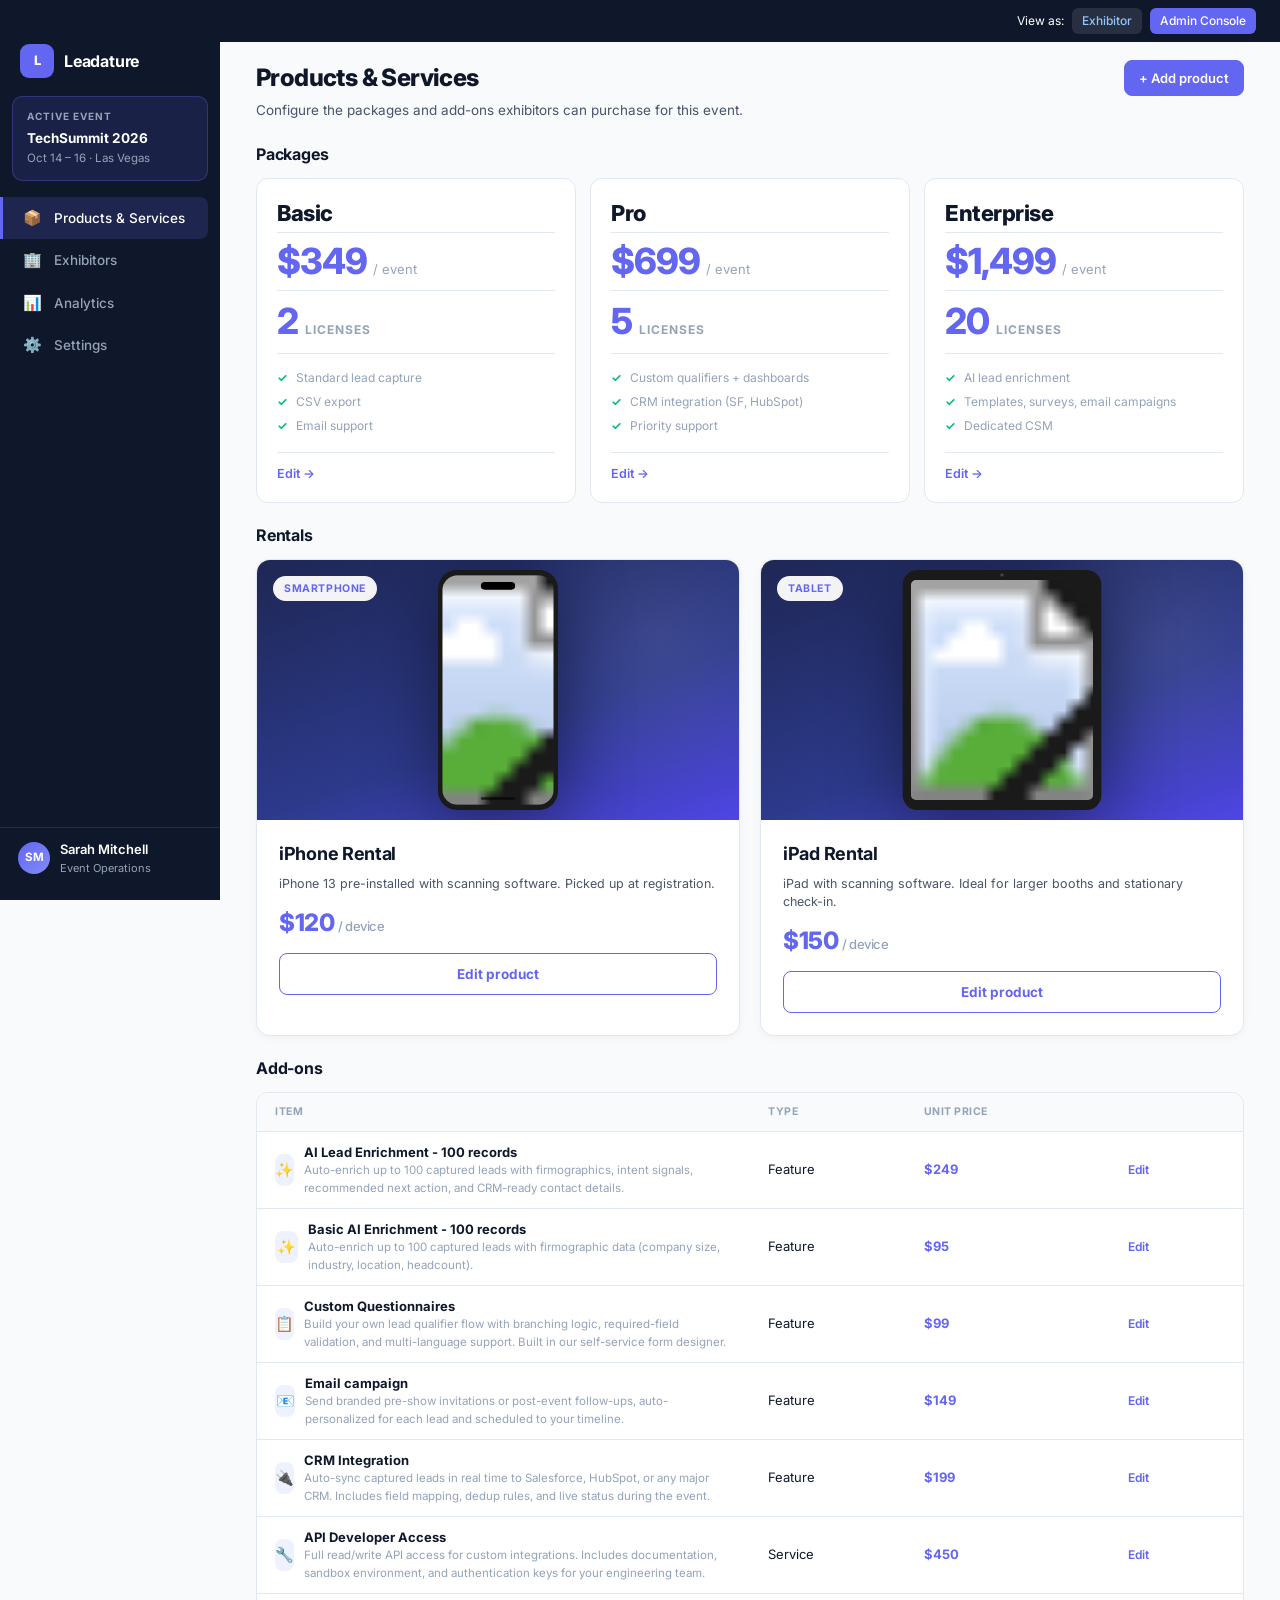
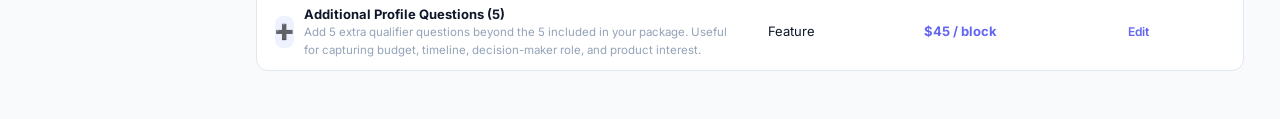
==== commit dd2dca9d: "Add Unit price column to analytics" ====
--- a/admin.html
+++ b/admin.html
@@ -374,6 +374,8 @@
     letter-spacing: 0.5px;
   }
   .addon-table tr:last-child td { border-bottom: none; }
+  .addon-table tbody tr { cursor: pointer; transition: background 0.1s; }
+  .addon-table tbody tr:hover td { background: #F8FAFC; }
   .addon-table .name-cell { display: flex; align-items: center; gap: 10px; }
   .addon-table .icon-box {
     width: 32px; height: 32px;
@@ -486,6 +488,10 @@
   .exhibitor-table td .status.paid { color: var(--success); }
   .exhibitor-table td .status.pending { color: var(--warning); }
   .exhibitor-table td .status.trial { color: var(--text-3); }
+  .exhibitor-table td .status.not-accepted { color: var(--text-3); font-style: italic; }
+  .exhibitor-table tbody tr { cursor: pointer; }
+  .exhibitor-table-wrap { overflow-x: auto; }
+  .exhibitor-table { table-layout: auto; min-width: 100%; }
   .exhibitor-table td.addons {
     color: var(--text-2);
     font-size: 11.5px;
@@ -726,6 +732,95 @@
   }
   .integration-btn:hover { background: #4F46E5; }
 
+  /* Invite tabs */
+  .invite-tabs {
+    display: flex;
+    gap: 4px;
+    border-bottom: 1px solid var(--border);
+    margin-bottom: 18px;
+  }
+  .invite-tab {
+    background: none;
+    border: none;
+    padding: 9px 14px;
+    font-size: 13px;
+    font-weight: 600;
+    color: var(--text-3);
+    cursor: pointer;
+    border-bottom: 2px solid transparent;
+    font-family: inherit;
+  }
+  .invite-tab.active {
+    color: var(--accent);
+    border-bottom-color: var(--accent);
+  }
+
+  /* Exhibitor detail modal */
+  .ex-detail-hero {
+    padding: 22px 24px;
+    background: linear-gradient(135deg, rgba(99,102,241,0.06), rgba(99,102,241,0.02));
+    border-bottom: 1px solid var(--border);
+    display: flex;
+    gap: 16px;
+    align-items: center;
+  }
+  .ex-detail-logo {
+    width: 60px; height: 60px;
+    background: linear-gradient(135deg, var(--accent), #818CF8);
+    color: white;
+    border-radius: 12px;
+    display: flex; align-items: center; justify-content: center;
+    font-weight: 800;
+    font-size: 24px;
+    flex-shrink: 0;
+  }
+  .ex-detail-company {
+    font-size: 19px;
+    font-weight: 800;
+    letter-spacing: -0.3px;
+    color: var(--text);
+  }
+  .ex-detail-meta {
+    color: var(--text-2);
+    font-size: 13px;
+    margin-top: 2px;
+  }
+  .ex-detail-section {
+    padding: 18px 24px;
+    border-bottom: 1px solid var(--border);
+  }
+  .ex-detail-section:last-child { border-bottom: none; }
+  .ex-detail-lbl {
+    font-size: 10.5px;
+    color: var(--text-3);
+    text-transform: uppercase;
+    letter-spacing: 0.8px;
+    font-weight: 700;
+    margin-bottom: 12px;
+  }
+  .ex-detail-grid {
+    display: grid;
+    grid-template-columns: 1fr 1fr;
+    gap: 12px 22px;
+  }
+  .ex-field {
+    display: flex;
+    flex-direction: column;
+    gap: 3px;
+  }
+  .ex-field span {
+    font-size: 10.5px;
+    color: var(--text-3);
+    text-transform: uppercase;
+    letter-spacing: 0.5px;
+    font-weight: 600;
+  }
+  .ex-field strong {
+    font-size: 13.5px;
+    color: var(--text);
+    font-weight: 600;
+  }
+
   /* License hero stat */
   .license-hero {
     background: white;
@@ -906,9 +1001,13 @@
     width: 100%;
     max-width: 520px;
     max-height: 86vh;
-    overflow-y: auto;
+    overflow: hidden;
     box-shadow: 0 20px 50px rgba(0,0,0,0.3);
-  }
+    display: flex;
+    flex-direction: column;
+  }
+  .modal .modal-head, .modal .modal-foot { flex-shrink: 0; }
+  .modal .modal-body { flex: 1; overflow-y: auto; }
   .modal-head {
     padding: 18px 22px 14px;
     border-bottom: 1px solid var(--border);
@@ -1118,7 +1217,18 @@
     border-radius: 12px;
     overflow: hidden;
     display: grid;
-    grid-template-columns: 1fr 140px 160px;
+    grid-template-columns: 1fr 130px 150px 150px;
+  }
+  .anl-list-price {
+    color: var(--text);
+    font-weight: 700;
+    font-size: 13px;
+  }
+  .anl-list-price small {
+    color: var(--text-3);
+    font-size: 11px;
+    font-weight: 500;
+    margin-left: 3px;
   }
   .anl-list-head {
     background: #F8FAFC;
@@ -1270,7 +1380,7 @@
           <div class="lic-count">20<span class="lbl">licenses</span></div>
           <ul class="feat">
             <li>AI lead enrichment</li>
-            <li>Templates, surveys, branded emails</li>
+            <li>Templates, surveys, email campaigns</li>
             <li>Dedicated CSM</li>
           </ul>
           <div class="edit-row">
@@ -1366,43 +1476,43 @@
           </thead>
           <tbody>
             <tr>
-              <td><div class="name-cell"><div class="icon-box">✨</div><div><b>AI Lead Enrichment - 100 records</b><div class="d">Auto-enrich every captured lead with firmographics + intent signals</div></div></div></td>
+              <td><div class="name-cell"><div class="icon-box">✨</div><div><b>AI Lead Enrichment - 100 records</b><div class="d">Auto-enrich up to 100 captured leads with firmographics, intent signals, recommended next action, and CRM-ready contact details.</div></div></div></td>
               <td>Feature</td>
               <td class="price">$249</td>
               <td class="actions-cell"><a href="#" onclick="openEdit(this); return false;">Edit</a></td>
             </tr>
             <tr>
-              <td><div class="name-cell"><div class="icon-box">✨</div><div><b>Basic AI Enrichment - 100 records</b><div class="d">Auto-enrich every captured lead with firmographics</div></div></div></td>
+              <td><div class="name-cell"><div class="icon-box">✨</div><div><b>Basic AI Enrichment - 100 records</b><div class="d">Auto-enrich up to 100 captured leads with firmographic data (company size, industry, location, headcount).</div></div></div></td>
               <td>Feature</td>
               <td class="price">$95</td>
               <td class="actions-cell"><a href="#" onclick="openEdit(this); return false;">Edit</a></td>
             </tr>
             <tr>
-              <td><div class="name-cell"><div class="icon-box">📋</div><div><b>Custom Questionnaires</b><div class="d">Custom qualifier flow with branching logic</div></div></div></td>
+              <td><div class="name-cell"><div class="icon-box">📋</div><div><b>Custom Questionnaires</b><div class="d">Build your own lead qualifier flow with branching logic, required-field validation, and multi-language support. Built in our self-service form designer.</div></div></div></td>
               <td>Feature</td>
               <td class="price">$99</td>
               <td class="actions-cell"><a href="#" onclick="openEdit(this); return false;">Edit</a></td>
             </tr>
             <tr>
-              <td><div class="name-cell"><div class="icon-box">📧</div><div><b>Branded Follow-up Emails</b><div class="d">Auto-sent emails branded with exhibitor's logo</div></div></div></td>
+              <td><div class="name-cell"><div class="icon-box">📧</div><div><b>Email campaign</b><div class="d">Send branded pre-show invitations or post-event follow-ups, auto-personalized for each lead and scheduled to your timeline.</div></div></div></td>
               <td>Feature</td>
               <td class="price">$149</td>
               <td class="actions-cell"><a href="#" onclick="openEdit(this); return false;">Edit</a></td>
             </tr>
             <tr>
-              <td><div class="name-cell"><div class="icon-box">🔌</div><div><b>CRM Integration</b><div class="d">Sync leads to Salesforce, HubSpot, or any major CRM</div></div></div></td>
+              <td><div class="name-cell"><div class="icon-box">🔌</div><div><b>CRM Integration</b><div class="d">Auto-sync captured leads in real time to Salesforce, HubSpot, or any major CRM. Includes field mapping, dedup rules, and live status during the event.</div></div></div></td>
               <td>Feature</td>
               <td class="price">$199</td>
               <td class="actions-cell"><a href="#" onclick="openEdit(this); return false;">Edit</a></td>
             </tr>
             <tr>
-              <td><div class="name-cell"><div class="icon-box">🔧</div><div><b>API Developer Access</b><div class="d">Build-your-own integration on top of the scanning API</div></div></div></td>
+              <td><div class="name-cell"><div class="icon-box">🔧</div><div><b>API Developer Access</b><div class="d">Full read/write API access for custom integrations. Includes documentation, sandbox environment, and authentication keys for your engineering team.</div></div></div></td>
               <td>Service</td>
               <td class="price">$450</td>
               <td class="actions-cell"><a href="#" onclick="openEdit(this); return false;">Edit</a></td>
             </tr>
             <tr>
-              <td><div class="name-cell"><div class="icon-box">➕</div><div><b>Additional Profile Questions (5)</b><div class="d">Five extra qualifier questions beyond the included five</div></div></div></td>
+              <td><div class="name-cell"><div class="icon-box">➕</div><div><b>Additional Profile Questions (5)</b><div class="d">Add 5 extra qualifier questions beyond the 5 included in your package. Useful for capturing budget, timeline, decision-maker role, and product interest.</div></div></div></td>
               <td>Feature</td>
               <td class="price">$45 / block</td>
               <td class="actions-cell"><a href="#" onclick="openEdit(this); return false;">Edit</a></td>
@@ -1421,7 +1531,7 @@
         </div>
         <div class="actions">
           <button>📤 Export list (CSV)</button>
-          <button class="primary">+ Invite exhibitor</button>
+          <button class="primary" onclick="openInvite()">+ Invite exhibitor</button>
         </div>
       </div>
 
@@ -1447,182 +1557,163 @@
       <div class="toolbar">
         <div class="search">
           <span class="icon">🔍</span>
-          <input placeholder="Search by company, booth, or contact…" />
-        </div>
-        <button class="filter-pill">All packages ▾</button>
-        <button class="filter-pill">All statuses ▾</button>
-        <button class="filter-pill">Booth zone ▾</button>
+          <input placeholder="Search by company, booth, or contact…" id="exhibitorSearch" oninput="filterExhibitors()" />
+        </div>
       </div>
 
       <div class="exhibitor-table-wrap">
-        <table class="exhibitor-table">
+        <table class="exhibitor-table" id="exhibitorTable">
           <thead>
             <tr>
-              <th>Company / Booth</th>
+              <th>Company</th>
+              <th>Booth</th>
               <th>Primary contact</th>
               <th>Package</th>
               <th>Add-ons</th>
-              <th>Devices</th>
               <th>Total</th>
               <th>Status</th>
-              <th></th>
             </tr>
           </thead>
           <tbody>
-            <tr>
-              <td class="company"><b>Contoso Inc.</b><div class="booth">Booth #B-247 · West Hall</div></td>
-              <td><b>contoso.exhibitor@contoso.com</b><div style="color:var(--text-3);font-size:11.5px;">Sarah Chen · VP Marketing</div></td>
+            <tr onclick="openExhibitor(this)" data-name="Contoso Inc." data-booth="B-247" data-hall="West Hall" data-contact="Sarah Chen" data-role="VP Marketing" data-email="sarah.chen@contoso.com" data-phone="+1 (415) 555-0102" data-website="contoso.com" data-industry="SaaS / Cloud Infrastructure" data-size="500-1,000 employees" data-location="San Jose, CA" data-package="Pro" data-addons="iPhone rental ×3" data-total="$879" data-status="paid">
+              <td class="company"><b>Contoso Inc.</b></td>
+              <td><b>B-247</b><div style="color:var(--text-3);font-size:11px;">West Hall</div></td>
+              <td><b>sarah.chen@contoso.com</b><div style="color:var(--text-3);font-size:11.5px;">Sarah Chen · VP Marketing</div></td>
               <td><span class="pill pro">Pro</span></td>
               <td class="addons">iPhone rental ×3</td>
-              <td>5 + 3 rented</td>
               <td class="total">$879</td>
               <td><span class="status paid">Paid</span></td>
-              <td class="actions"><a href="/">View →</a></td>
             </tr>
-            <tr>
-              <td class="company"><b>Acme Corp.</b><div class="booth">Booth #B-312 · West Hall</div></td>
+            <tr onclick="openExhibitor(this)" data-name="Acme Corp." data-booth="B-312" data-hall="West Hall" data-contact="James Peterson" data-role="CMO" data-email="j.peterson@acme.com" data-phone="+1 (212) 555-0143" data-website="acme.com" data-industry="Industrial Manufacturing" data-size="1,000-5,000 employees" data-location="New York, NY" data-package="Enterprise" data-addons="AI enrichment, email campaign" data-total="$1,897" data-status="pending">
+              <td class="company"><b>Acme Corp.</b></td>
+              <td><b>B-312</b><div style="color:var(--text-3);font-size:11px;">West Hall</div></td>
               <td><b>j.peterson@acme.com</b><div style="color:var(--text-3);font-size:11.5px;">James Peterson · CMO</div></td>
               <td><span class="pill ent">Enterprise</span></td>
-              <td class="addons">AI enrichment, branded emails</td>
-              <td>Unlimited</td>
+              <td class="addons">AI enrichment, email campaign</td>
               <td class="total">$1,897</td>
               <td><span class="status pending">Pending</span></td>
-              <td class="actions"><a href="#">View →</a></td>
             </tr>
-            <tr>
-              <td class="company"><b>Initech</b><div class="booth">Booth #C-104 · East Hall</div></td>
+            <tr onclick="openExhibitor(this)" data-name="Initech" data-booth="C-104" data-hall="East Hall" data-contact="Mike Bolton" data-role="Sales" data-email="mike@initech.com" data-phone="+1 (404) 555-0188" data-website="initech.com" data-industry="Software" data-size="50-200 employees" data-location="Atlanta, GA" data-package="Basic" data-addons="—" data-total="$349" data-status="paid">
+              <td class="company"><b>Initech</b></td>
+              <td><b>C-104</b><div style="color:var(--text-3);font-size:11px;">East Hall</div></td>
               <td><b>mike@initech.com</b><div style="color:var(--text-3);font-size:11.5px;">Mike Bolton · Sales</div></td>
               <td><span class="pill basic">Basic</span></td>
               <td class="addons">—</td>
-              <td>2</td>
               <td class="total">$349</td>
               <td><span class="status paid">Paid</span></td>
-              <td class="actions"><a href="#">View →</a></td>
             </tr>
-            <tr>
-              <td class="company"><b>Vandelay Industries</b><div class="booth">Booth #A-501 · Main Hall</div></td>
+            <tr onclick="openExhibitor(this)" data-name="Vandelay Industries" data-booth="A-501" data-hall="Main Hall" data-contact="Art Vandelay" data-role="Founder" data-email="art@vandelay.com" data-phone="+1 (212) 555-0277" data-website="vandelay.com" data-industry="Import / Export" data-size="200-500 employees" data-location="New York, NY" data-package="Enterprise" data-addons="AI enrichment, surveys, iPad ×2" data-total="$1,748" data-status="paid">
+              <td class="company"><b>Vandelay Industries</b></td>
+              <td><b>A-501</b><div style="color:var(--text-3);font-size:11px;">Main Hall</div></td>
               <td><b>art@vandelay.com</b><div style="color:var(--text-3);font-size:11.5px;">Art Vandelay · Founder</div></td>
               <td><span class="pill ent">Enterprise</span></td>
               <td class="addons">AI enrichment, surveys, iPad ×2</td>
-              <td>Unlimited + 2 iPads</td>
               <td class="total">$1,748</td>
               <td><span class="status paid">Paid</span></td>
-              <td class="actions"><a href="#">View →</a></td>
             </tr>
-            <tr>
-              <td class="company"><b>Soylent Inc.</b><div class="booth">Booth #B-088 · West Hall</div></td>
+            <tr onclick="openExhibitor(this)" data-name="Soylent Inc." data-booth="B-088" data-hall="West Hall" data-contact="Pat Green" data-role="Director" data-email="green@soylent.com" data-phone="+1 (415) 555-0319" data-website="soylent.com" data-industry="Consumer Products" data-size="50-200 employees" data-location="San Francisco, CA" data-package="—" data-addons="—" data-total="—" data-status="not-accepted">
+              <td class="company"><b>Soylent Inc.</b></td>
+              <td><b>B-088</b><div style="color:var(--text-3);font-size:11px;">West Hall</div></td>
               <td><b>green@soylent.com</b><div style="color:var(--text-3);font-size:11.5px;">Pat Green · Director</div></td>
               <td>—</td>
               <td class="addons">—</td>
-              <td>—</td>
               <td class="total" style="color:var(--text-3);">—</td>
-              <td><span class="status trial">Cart abandoned</span></td>
-              <td class="actions"><a href="#">Follow up →</a></td>
+              <td><span class="status not-accepted">Not accepted invitation</span></td>
             </tr>
-            <tr>
-              <td class="company"><b>Globex Ltd.</b><div class="booth">Booth #C-220 · East Hall</div></td>
+            <tr onclick="openExhibitor(this)" data-name="Globex Ltd." data-booth="C-220" data-hall="East Hall" data-contact="Hank Scott" data-role="Operations" data-email="h.scott@globex.com" data-phone="+1 (617) 555-0411" data-website="globex.com" data-industry="Technology Services" data-size="500-1,000 employees" data-location="Boston, MA" data-package="—" data-addons="—" data-total="—" data-status="not-accepted">
+              <td class="company"><b>Globex Ltd.</b></td>
+              <td><b>C-220</b><div style="color:var(--text-3);font-size:11px;">East Hall</div></td>
               <td><b>h.scott@globex.com</b><div style="color:var(--text-3);font-size:11.5px;">Hank Scott · Operations</div></td>
               <td>—</td>
               <td class="addons">—</td>
-              <td>—</td>
               <td class="total" style="color:var(--text-3);">—</td>
-              <td><span class="status trial">Browsed (3×)</span></td>
-              <td class="actions"><a href="#">Follow up →</a></td>
+              <td><span class="status not-accepted">Not accepted invitation</span></td>
             </tr>
-            <tr>
-              <td class="company"><b>Fabrikam Industries</b><div class="booth">Booth #D-410 · Main Hall</div></td>
+            <tr onclick="openExhibitor(this)" data-name="Fabrikam Industries" data-booth="D-410" data-hall="Main Hall" data-contact="Robert Carter" data-role="Director, Platform Eng." data-email="r.carter@fabrikam.com" data-phone="+1 (512) 555-0163" data-website="fabrikam.com" data-industry="Industrial / IoT" data-size="1,000-5,000 employees" data-location="Austin, TX" data-package="Pro" data-addons="Questionnaires, email campaign" data-total="$947" data-status="paid">
+              <td class="company"><b>Fabrikam Industries</b></td>
+              <td><b>D-410</b><div style="color:var(--text-3);font-size:11px;">Main Hall</div></td>
               <td><b>r.carter@fabrikam.com</b><div style="color:var(--text-3);font-size:11.5px;">Robert Carter · Director, Platform Eng.</div></td>
               <td><span class="pill pro">Pro</span></td>
-              <td class="addons">Questionnaires, branded emails</td>
-              <td>5</td>
+              <td class="addons">Questionnaires, email campaign</td>
               <td class="total">$947</td>
               <td><span class="status paid">Paid</span></td>
-              <td class="actions"><a href="#">View →</a></td>
             </tr>
-            <tr>
-              <td class="company"><b>Northwind Traders</b><div class="booth">Booth #D-415 · Main Hall</div></td>
+            <tr onclick="openExhibitor(this)" data-name="Northwind Traders" data-booth="D-415" data-hall="Main Hall" data-contact="Diana Voss" data-role="Marketing Manager" data-email="d.voss@northwind.com" data-phone="+1 (303) 555-0227" data-website="northwind.com" data-industry="Logistics" data-size="200-500 employees" data-location="Denver, CO" data-package="Basic" data-addons="iPhone rental ×2" data-total="$589" data-status="paid">
+              <td class="company"><b>Northwind Traders</b></td>
+              <td><b>D-415</b><div style="color:var(--text-3);font-size:11px;">Main Hall</div></td>
               <td><b>d.voss@northwind.com</b><div style="color:var(--text-3);font-size:11.5px;">Diana Voss · Marketing Manager</div></td>
               <td><span class="pill basic">Basic</span></td>
               <td class="addons">iPhone rental ×2</td>
-              <td>2 + 2 rented</td>
               <td class="total">$589</td>
               <td><span class="status paid">Paid</span></td>
-              <td class="actions"><a href="#">View →</a></td>
             </tr>
-            <tr>
-              <td class="company"><b>Litware Inc.</b><div class="booth">Booth #D-420 · Main Hall</div></td>
+            <tr onclick="openExhibitor(this)" data-name="Litware Inc." data-booth="D-420" data-hall="Main Hall" data-contact="Joanne Park" data-role="CEO" data-email="j.park@litware.com" data-phone="+1 (305) 555-0344" data-website="litware.com" data-industry="Telecommunications" data-size="50-200 employees" data-location="Miami, FL" data-package="Pro" data-addons="CRM integration" data-total="$898" data-status="paid">
+              <td class="company"><b>Litware Inc.</b></td>
+              <td><b>D-420</b><div style="color:var(--text-3);font-size:11px;">Main Hall</div></td>
               <td><b>j.park@litware.com</b><div style="color:var(--text-3);font-size:11.5px;">Joanne Park · CEO</div></td>
               <td><span class="pill pro">Pro</span></td>
               <td class="addons">CRM integration</td>
-              <td>5</td>
               <td class="total">$898</td>
               <td><span class="status paid">Paid</span></td>
-              <td class="actions"><a href="#">View →</a></td>
             </tr>
-            <tr>
-              <td class="company"><b>Adatum Corporation</b><div class="booth">Booth #B-156 · West Hall</div></td>
+            <tr onclick="openExhibitor(this)" data-name="Adatum Corporation" data-booth="B-156" data-hall="West Hall" data-contact="—" data-role="—" data-email="info@adatum.com" data-phone="—" data-website="adatum.com" data-industry="Financial Services" data-size="500-1,000 employees" data-location="Chicago, IL" data-package="Basic" data-addons="—" data-total="$349" data-status="paid">
+              <td class="company"><b>Adatum Corporation</b></td>
+              <td><b>B-156</b><div style="color:var(--text-3);font-size:11px;">West Hall</div></td>
               <td><b>info@adatum.com</b><div style="color:var(--text-3);font-size:11.5px;">—</div></td>
               <td><span class="pill basic">Basic</span></td>
               <td class="addons">—</td>
-              <td>2</td>
               <td class="total">$349</td>
               <td><span class="status paid">Paid</span></td>
-              <td class="actions"><a href="#">View →</a></td>
             </tr>
-            <tr>
-              <td class="company"><b>Adventure Works</b><div class="booth">Booth #C-305 · East Hall</div></td>
+            <tr onclick="openExhibitor(this)" data-name="Adventure Works" data-booth="C-305" data-hall="East Hall" data-contact="Michael Reed" data-role="Founder" data-email="mike@adventureworks.com" data-phone="+1 (602) 555-0488" data-website="adventureworks.com" data-industry="Sporting Goods" data-size="50-200 employees" data-location="Phoenix, AZ" data-package="Pro" data-addons="iPad rental ×1" data-total="$849" data-status="paid">
+              <td class="company"><b>Adventure Works</b></td>
+              <td><b>C-305</b><div style="color:var(--text-3);font-size:11px;">East Hall</div></td>
               <td><b>mike@adventureworks.com</b><div style="color:var(--text-3);font-size:11.5px;">Michael Reed · Founder</div></td>
               <td><span class="pill pro">Pro</span></td>
               <td class="addons">iPad rental ×1</td>
-              <td>5 + 1 rented</td>
               <td class="total">$849</td>
               <td><span class="status paid">Paid</span></td>
-              <td class="actions"><a href="#">View →</a></td>
             </tr>
-            <tr>
-              <td class="company"><b>Trey Research</b><div class="booth">Booth #A-203 · Main Hall</div></td>
+            <tr onclick="openExhibitor(this)" data-name="Trey Research" data-booth="A-203" data-hall="Main Hall" data-contact="David Cohen" data-role="Procurement Lead" data-email="d.cohen@treyresearch.com" data-phone="+1 (206) 555-0521" data-website="treyresearch.com" data-industry="Market Research" data-size="200-500 employees" data-location="Seattle, WA" data-package="Pro" data-addons="—" data-total="$699" data-status="paid">
+              <td class="company"><b>Trey Research</b></td>
+              <td><b>A-203</b><div style="color:var(--text-3);font-size:11px;">Main Hall</div></td>
               <td><b>d.cohen@treyresearch.com</b><div style="color:var(--text-3);font-size:11.5px;">David Cohen · Procurement Lead</div></td>
               <td><span class="pill pro">Pro</span></td>
               <td class="addons">—</td>
-              <td>5</td>
               <td class="total">$699</td>
               <td><span class="status paid">Paid</span></td>
-              <td class="actions"><a href="#">View →</a></td>
             </tr>
-            <tr>
-              <td class="company"><b>Coho Vineyard</b><div class="booth">Booth #B-340 · West Hall</div></td>
+            <tr onclick="openExhibitor(this)" data-name="Coho Vineyard" data-booth="B-340" data-hall="West Hall" data-contact="Linda Park" data-role="Director, Operations" data-email="l.park@cohovineyard.com" data-phone="+1 (312) 555-0613" data-website="cohovineyard.com" data-industry="Food & Beverage" data-size="50-200 employees" data-location="Chicago, IL" data-package="Basic" data-addons="—" data-total="$349" data-status="paid">
+              <td class="company"><b>Coho Vineyard</b></td>
+              <td><b>B-340</b><div style="color:var(--text-3);font-size:11px;">West Hall</div></td>
               <td><b>l.park@cohovineyard.com</b><div style="color:var(--text-3);font-size:11.5px;">Linda Park · Director, Operations</div></td>
               <td><span class="pill basic">Basic</span></td>
               <td class="addons">—</td>
-              <td>2</td>
               <td class="total">$349</td>
               <td><span class="status paid">Paid</span></td>
-              <td class="actions"><a href="#">View →</a></td>
             </tr>
-            <tr>
-              <td class="company"><b>Wingtip Solutions</b><div class="booth">Booth #A-118 · Main Hall</div></td>
+            <tr onclick="openExhibitor(this)" data-name="Wingtip Solutions" data-booth="A-118" data-hall="Main Hall" data-contact="Sarah Hayes" data-role="VP, Procurement" data-email="s.hayes@wingtip.com" data-phone="+1 (617) 555-0729" data-website="wingtip.com" data-industry="Consulting" data-size="500-1,000 employees" data-location="Boston, MA" data-package="Pro" data-addons="iPhone rental ×2" data-total="$939" data-status="paid">
+              <td class="company"><b>Wingtip Solutions</b></td>
+              <td><b>A-118</b><div style="color:var(--text-3);font-size:11px;">Main Hall</div></td>
               <td><b>s.hayes@wingtip.com</b><div style="color:var(--text-3);font-size:11.5px;">Sarah Hayes · VP, Procurement</div></td>
               <td><span class="pill pro">Pro</span></td>
               <td class="addons">iPhone rental ×2</td>
-              <td>5 + 2 rented</td>
               <td class="total">$939</td>
               <td><span class="status paid">Paid</span></td>
-              <td class="actions"><a href="#">View →</a></td>
             </tr>
-            <tr>
-              <td class="company"><b>Proseware Inc.</b><div class="booth">Booth #D-510 · East Hall</div></td>
+            <tr onclick="openExhibitor(this)" data-name="Proseware Inc." data-booth="D-510" data-hall="East Hall" data-contact="Raj Patel" data-role="Senior Engineer" data-email="r.patel@proseware.com" data-phone="+1 (404) 555-0835" data-website="proseware.com" data-industry="Enterprise Software" data-size="1,000-5,000 employees" data-location="Atlanta, GA" data-package="Enterprise" data-addons="AI enrichment" data-total="$1,499" data-status="paid">
+              <td class="company"><b>Proseware Inc.</b></td>
+              <td><b>D-510</b><div style="color:var(--text-3);font-size:11px;">East Hall</div></td>
               <td><b>r.patel@proseware.com</b><div style="color:var(--text-3);font-size:11.5px;">Raj Patel · Senior Engineer</div></td>
               <td><span class="pill ent">Enterprise</span></td>
               <td class="addons">AI enrichment</td>
-              <td>Unlimited</td>
               <td class="total">$1,499</td>
               <td><span class="status paid">Paid</span></td>
-              <td class="actions"><a href="#">View →</a></td>
             </tr>
           </tbody>
         </table>
         <div class="table-footer">
-          <div>Showing all 15 exhibitors</div>
+          <div id="exhibitorCount">Showing all 15 exhibitors</div>
         </div>
       </div>
     </div>
@@ -1756,19 +1847,21 @@
       <div class="anl-list">
         <div class="anl-list-head">Product</div>
         <div class="anl-list-head">Type</div>
+        <div class="anl-list-head">Unit price</div>
         <div class="anl-list-head" style="text-align:right;">Sold / Attached</div>
 
-        <div class="anl-list-row"><div class="anl-list-name"><span class="icb">📦</span>Basic</div><div class="anl-list-type">Package</div><div class="anl-list-count">3</div></div>
-        <div class="anl-list-row"><div class="anl-list-name"><span class="icb">📦</span>Pro</div><div class="anl-list-type">Package</div><div class="anl-list-count">6</div></div>
-        <div class="anl-list-row"><div class="anl-list-name"><span class="icb">📦</span>Enterprise</div><div class="anl-list-type">Package</div><div class="anl-list-count">3</div></div>
-        <div class="anl-list-row"><div class="anl-list-name"><span class="icb">📱</span>iPhone Rental</div><div class="anl-list-type">Rental</div><div class="anl-list-count">7</div></div>
-        <div class="anl-list-row"><div class="anl-list-name"><span class="icb">📱</span>iPad Rental</div><div class="anl-list-type">Rental</div><div class="anl-list-count">2</div></div>
-        <div class="anl-list-row"><div class="anl-list-name"><span class="icb">✨</span>AI Lead Enrichment</div><div class="anl-list-type">Add-on</div><div class="anl-list-count">3</div></div>
-        <div class="anl-list-row"><div class="anl-list-name"><span class="icb">📋</span>Custom Questionnaires</div><div class="anl-list-type">Add-on</div><div class="anl-list-count">4</div></div>
-        <div class="anl-list-row"><div class="anl-list-name"><span class="icb">📧</span>Branded Follow-up Emails</div><div class="anl-list-type">Add-on</div><div class="anl-list-count">2</div></div>
-        <div class="anl-list-row"><div class="anl-list-name"><span class="icb">🔌</span>CRM Integration</div><div class="anl-list-type">Add-on</div><div class="anl-list-count">2</div></div>
-        <div class="anl-list-row"><div class="anl-list-name"><span class="icb">🔧</span>API Developer Access</div><div class="anl-list-type">Add-on</div><div class="anl-list-count">1</div></div>
-        <div class="anl-list-row"><div class="anl-list-name"><span class="icb">➕</span>Additional Profile Questions</div><div class="anl-list-type">Add-on</div><div class="anl-list-count">3</div></div>
+        <div class="anl-list-row"><div class="anl-list-name"><span class="icb">📦</span>Basic</div><div class="anl-list-type">Package</div><div class="anl-list-price">$349<small>/ event</small></div><div class="anl-list-count">3</div></div>
+        <div class="anl-list-row"><div class="anl-list-name"><span class="icb">📦</span>Pro</div><div class="anl-list-type">Package</div><div class="anl-list-price">$699<small>/ event</small></div><div class="anl-list-count">6</div></div>
+        <div class="anl-list-row"><div class="anl-list-name"><span class="icb">📦</span>Enterprise</div><div class="anl-list-type">Package</div><div class="anl-list-price">$1,499<small>/ event</small></div><div class="anl-list-count">3</div></div>
+        <div class="anl-list-row"><div class="anl-list-name"><span class="icb">📱</span>iPhone Rental</div><div class="anl-list-type">Rental</div><div class="anl-list-price">$120<small>/ device</small></div><div class="anl-list-count">7</div></div>
+        <div class="anl-list-row"><div class="anl-list-name"><span class="icb">📱</span>iPad Rental</div><div class="anl-list-type">Rental</div><div class="anl-list-price">$150<small>/ device</small></div><div class="anl-list-count">2</div></div>
+        <div class="anl-list-row"><div class="anl-list-name"><span class="icb">✨</span>AI Lead Enrichment - 100 records</div><div class="anl-list-type">Add-on</div><div class="anl-list-price">$249</div><div class="anl-list-count">3</div></div>
+        <div class="anl-list-row"><div class="anl-list-name"><span class="icb">✨</span>Basic AI Enrichment - 100 records</div><div class="anl-list-type">Add-on</div><div class="anl-list-price">$95</div><div class="anl-list-count">2</div></div>
+        <div class="anl-list-row"><div class="anl-list-name"><span class="icb">📋</span>Custom Questionnaires</div><div class="anl-list-type">Add-on</div><div class="anl-list-price">$99</div><div class="anl-list-count">4</div></div>
+        <div class="anl-list-row"><div class="anl-list-name"><span class="icb">📧</span>Email campaign</div><div class="anl-list-type">Add-on</div><div class="anl-list-price">$149</div><div class="anl-list-count">2</div></div>
+        <div class="anl-list-row"><div class="anl-list-name"><span class="icb">🔌</span>CRM Integration</div><div class="anl-list-type">Add-on</div><div class="anl-list-price">$199</div><div class="anl-list-count">2</div></div>
+        <div class="anl-list-row"><div class="anl-list-name"><span class="icb">🔧</span>API Developer Access</div><div class="anl-list-type">Add-on</div><div class="anl-list-price">$450</div><div class="anl-list-count">1</div></div>
+        <div class="anl-list-row"><div class="anl-list-name"><span class="icb">➕</span>Additional Profile Questions (5)</div><div class="anl-list-type">Add-on</div><div class="anl-list-price">$45<small>/ block</small></div><div class="anl-list-count">3</div></div>
       </div>
     </div>
   </div>
@@ -1805,6 +1898,142 @@
       <div class="modal-foot">
         <button onclick="closeModal('editModal')">Cancel</button>
         <button class="primary" onclick="saveEdit()">Save changes</button>
+      </div>
+    </div>
+  </div>
+
+  <!-- ============== INVITE EXHIBITOR MODAL ============== -->
+  <div class="modal-overlay" id="inviteModal">
+    <div class="modal" style="max-width: 480px;">
+      <div class="modal-head">
+        <h3>Invite exhibitor</h3>
+        <button class="close" onclick="closeModal('inviteModal')">×</button>
+      </div>
+      <div class="modal-body">
+        <div class="invite-tabs">
+          <button class="invite-tab active" onclick="switchInviteTab(this, 'email')">📧 Single invite</button>
+          <button class="invite-tab" onclick="switchInviteTab(this, 'import')">📥 Bulk import (CSV)</button>
+        </div>
+
+        <div class="invite-pane" id="invite-email">
+          <div class="modal-row">
+            <label>Exhibitor email</label>
+            <input type="email" id="inviteEmail" placeholder="contact@company.com" />
+          </div>
+          <div class="modal-row">
+            <label>Company name (optional)</label>
+            <input type="text" id="inviteCompany" placeholder="Contoso Inc." />
+          </div>
+          <div class="modal-row">
+            <label>Personal message (optional)</label>
+            <textarea id="inviteMessage" rows="3" placeholder="Hi! You've been invited to set up lead retrieval for TechSummit 2026…" style="resize: vertical; padding: 10px 12px; border: 1px solid var(--border); border-radius: 8px; font-size: 13.5px; font-family: inherit; width: 100%; outline: none;"></textarea>
+          </div>
+        </div>
+
+        <div class="invite-pane" id="invite-import" style="display: none;">
+          <div class="modal-row">
+            <label>Upload CSV</label>
+            <div style="border: 1px dashed var(--border); border-radius: 10px; padding: 22px; background: #FAFBFC; text-align: center;">
+              <div style="font-size: 28px; margin-bottom: 6px;">📥</div>
+              <div style="font-weight: 700; font-size: 13.5px; margin-bottom: 4px;">Drop CSV file here</div>
+              <div style="color: var(--text-3); font-size: 12px;">Required columns: <code>email</code>, <code>company</code> · max 500 rows</div>
+              <button style="margin-top: 12px; background: white; border: 1px solid var(--border); padding: 7px 14px; border-radius: 7px; font-weight: 600; font-size: 12.5px; cursor: pointer; font-family: inherit;">Choose file…</button>
+            </div>
+          </div>
+          <div class="modal-row">
+            <a href="#" style="color: var(--accent); font-size: 12.5px; font-weight: 600; text-decoration: none;">↓ Download template CSV</a>
+          </div>
+        </div>
+      </div>
+      <div class="modal-foot">
+        <button onclick="closeModal('inviteModal')">Cancel</button>
+        <button class="primary" onclick="sendInvite()">Send invitation</button>
+      </div>
+    </div>
+  </div>
+
+  <!-- ============== EXHIBITOR DETAIL MODAL ============== -->
+  <div class="modal-overlay" id="exhibitorDetailModal">
+    <div class="modal" style="max-width: 580px;">
+      <div class="modal-head">
+        <h3 id="exDetailName">Exhibitor details</h3>
+        <button class="close" onclick="closeModal('exhibitorDetailModal')">×</button>
+      </div>
+      <div class="modal-body" style="padding: 0;">
+        <div class="ex-detail-hero">
+          <div class="ex-detail-logo" id="exDetailLogo">C</div>
+          <div class="ex-detail-info">
+            <div class="ex-detail-company" id="exDetailCompany"></div>
+            <div class="ex-detail-meta" id="exDetailMeta"></div>
+            <div id="exDetailStatusWrap" style="margin-top: 8px;"></div>
+          </div>
+        </div>
+
+        <div class="ex-detail-section">
+          <div class="ex-detail-lbl">Primary contact</div>
+          <div class="ex-detail-grid">
+            <div class="ex-field"><span>Name</span><strong id="exDetailContactName"></strong></div>
+            <div class="ex-field"><span>Role</span><strong id="exDetailRole"></strong></div>
+            <div class="ex-field"><span>Email</span><strong id="exDetailEmail"></strong></div>
+            <div class="ex-field"><span>Phone</span><strong id="exDetailPhone"></strong></div>
+          </div>
+        </div>
+
+        <div class="ex-detail-section">
+          <div class="ex-detail-lbl">Company info</div>
+          <div class="ex-detail-grid">
+            <div class="ex-field"><span>Website</span><strong id="exDetailWebsite"></strong></div>
+            <div class="ex-field"><span>Industry</span><strong id="exDetailIndustry"></strong></div>
+            <div class="ex-field"><span>Size</span><strong id="exDetailSize"></strong></div>
+            <div class="ex-field"><span>Location</span><strong id="exDetailLocation"></strong></div>
+          </div>
+        </div>
+
+        <div class="ex-detail-section">
+          <div class="ex-detail-lbl">Event order</div>
+          <div class="ex-detail-grid">
+            <div class="ex-field"><span>Booth</span><strong id="exDetailBooth"></strong></div>
+            <div class="ex-field"><span>Package</span><strong id="exDetailPackage"></strong></div>
+            <div class="ex-field"><span>Add-ons</span><strong id="exDetailAddons"></strong></div>
+            <div class="ex-field"><span>Total</span><strong id="exDetailTotal" style="color: var(--accent);"></strong></div>
+          </div>
+        </div>
+      </div>
+      <div class="modal-foot" id="exDetailFoot">
+        <button onclick="closeModal('exhibitorDetailModal')">Close</button>
+        <button class="primary" id="exDetailContactBtn">📧 Contact exhibitor</button>
+        <button class="primary" id="exDetailResendBtn" style="display: none;">↻ Re-send invitation</button>
+      </div>
+    </div>
+  </div>
+
+  <!-- ============== ADD-ON DETAIL MODAL ============== -->
+  <div class="modal-overlay" id="addonDetailModal">
+    <div class="modal" style="max-width: 460px;">
+      <div class="modal-head">
+        <h3 id="addonDetailTitle">Add-on details</h3>
+        <button class="close" onclick="closeModal('addonDetailModal')">×</button>
+      </div>
+      <div class="modal-body">
+        <div style="display: flex; gap: 14px; align-items: center; margin-bottom: 16px;">
+          <div id="addonDetailIcon" style="width: 56px; height: 56px; background: var(--accent-light); border-radius: 12px; display: flex; align-items: center; justify-content: center; font-size: 28px; flex-shrink: 0;">✨</div>
+          <div>
+            <div id="addonDetailName" style="font-size: 18px; font-weight: 800; letter-spacing: -0.3px;"></div>
+            <div id="addonDetailType" style="font-size: 12px; color: var(--text-3); font-weight: 600; text-transform: uppercase; letter-spacing: 0.6px; margin-top: 2px;"></div>
+          </div>
+        </div>
+        <div style="margin-bottom: 18px;">
+          <div style="font-size: 11px; font-weight: 700; color: var(--text-3); text-transform: uppercase; letter-spacing: 0.6px; margin-bottom: 6px;">Description</div>
+          <div id="addonDetailDesc" style="color: var(--text-2); font-size: 13.5px; line-height: 1.55;"></div>
+        </div>
+        <div style="background: var(--bg); border-radius: 10px; padding: 14px 16px; display: flex; justify-content: space-between; align-items: baseline;">
+          <div style="font-size: 11px; font-weight: 700; color: var(--text-3); text-transform: uppercase; letter-spacing: 0.6px;">Price</div>
+          <div id="addonDetailPrice" style="font-size: 22px; font-weight: 800; color: var(--accent); letter-spacing: -0.5px;"></div>
+        </div>
+      </div>
+      <div class="modal-foot">
+        <button onclick="closeModal('addonDetailModal')">Close</button>
+        <button class="primary" onclick="closeModal('addonDetailModal'); openEditFromDetail();">Edit</button>
       </div>
     </div>
   </div>
@@ -2143,6 +2372,130 @@
       return String(str).replace(/[&<>"']/g, c => ({'&':'&amp;','<':'&lt;','>':'&gt;','"':'&quot;',"'":'&#39;'}[c]));
     }
 
+    // ====== INVITE EXHIBITOR ======
+    function openInvite() {
+      document.getElementById('inviteEmail').value = '';
+      document.getElementById('inviteCompany').value = '';
+      document.getElementById('inviteMessage').value = '';
+      document.getElementById('inviteModal').classList.add('open');
+    }
+    function switchInviteTab(btn, tab) {
+      document.querySelectorAll('.invite-tab').forEach(t => t.classList.remove('active'));
+      btn.classList.add('active');
+      document.getElementById('invite-email').style.display = (tab === 'email') ? 'block' : 'none';
+      document.getElementById('invite-import').style.display = (tab === 'import') ? 'block' : 'none';
+    }
+    function sendInvite() {
+      const email = document.getElementById('inviteEmail').value.trim();
+      if (!email) { alert('Please enter an email address'); return; }
+      closeModal('inviteModal');
+      // toast
+      const flash = document.createElement('div');
+      flash.textContent = '✓ Invitation sent to ' + email;
+      flash.style.cssText = 'position:fixed;bottom:24px;right:24px;background:#10B981;color:white;padding:10px 18px;border-radius:8px;font-weight:600;font-size:13px;font-family:Inter,sans-serif;box-shadow:0 4px 14px rgba(0,0,0,0.18);z-index:2000;animation:fadeOut 3s forwards;';
+      document.body.appendChild(flash);
+      setTimeout(() => flash.remove(), 3000);
+    }
+
+    // ====== EXHIBITOR DETAIL ======
+    function openExhibitor(row) {
+      const d = row.dataset;
+      document.getElementById('exDetailName').textContent = d.name;
+      document.getElementById('exDetailCompany').textContent = d.name;
+      document.getElementById('exDetailMeta').textContent = d.industry + ' · ' + d.location;
+      document.getElementById('exDetailLogo').textContent = d.name.charAt(0);
+
+      document.getElementById('exDetailContactName').textContent = d.contact || '—';
+      document.getElementById('exDetailRole').textContent = d.role || '—';
+      document.getElementById('exDetailEmail').textContent = d.email || '—';
+      document.getElementById('exDetailPhone').textContent = d.phone || '—';
+
+      document.getElementById('exDetailWebsite').textContent = d.website || '—';
+      document.getElementById('exDetailIndustry').textContent = d.industry || '—';
+      document.getElementById('exDetailSize').textContent = d.size || '—';
+      document.getElementById('exDetailLocation').textContent = d.location || '—';
+
+      document.getElementById('exDetailBooth').textContent = '#' + d.booth + ' · ' + d.hall;
+      document.getElementById('exDetailPackage').textContent = d.package || '—';
+      document.getElementById('exDetailAddons').textContent = d.addons || '—';
+      document.getElementById('exDetailTotal').textContent = d.total || '—';
+
+      // Status pill
+      const statusLabels = { paid: '● Paid', pending: '● Pending', 'not-accepted': '○ Not accepted invitation' };
+      const statusColors = { paid: '#10B981', pending: '#F59E0B', 'not-accepted': '#94A3B8' };
+      const statusWrap = document.getElementById('exDetailStatusWrap');
+      statusWrap.innerHTML = '<span style="display:inline-block;padding:4px 12px;border-radius:999px;font-size:11.5px;font-weight:700;background:' + statusColors[d.status] + '22;color:' + statusColors[d.status] + ';">' + statusLabels[d.status] + '</span>';
+
+      // Action buttons
+      const contactBtn = document.getElementById('exDetailContactBtn');
+      const resendBtn = document.getElementById('exDetailResendBtn');
+      contactBtn.onclick = () => { window.location.href = 'mailto:' + d.email; };
+      contactBtn.textContent = '📧 Contact ' + d.contact.split(' ')[0];
+
+      if (d.status === 'not-accepted') {
+        resendBtn.style.display = 'inline-flex';
+        resendBtn.onclick = () => {
+          const flash = document.createElement('div');
+          flash.textContent = '✓ Invitation re-sent to ' + d.email;
+          flash.style.cssText = 'position:fixed;bottom:24px;right:24px;background:#10B981;color:white;padding:10px 18px;border-radius:8px;font-weight:600;font-size:13px;font-family:Inter,sans-serif;box-shadow:0 4px 14px rgba(0,0,0,0.18);z-index:2000;animation:fadeOut 3s forwards;';
+          document.body.appendChild(flash);
+          setTimeout(() => flash.remove(), 3000);
+          closeModal('exhibitorDetailModal');
+        };
+      } else {
+        resendBtn.style.display = 'none';
+      }
+
+      document.getElementById('exhibitorDetailModal').classList.add('open');
+    }
+
+    // ====== EXHIBITOR SEARCH ======
+    function filterExhibitors() {
+      const q = document.getElementById('exhibitorSearch').value.toLowerCase().trim();
+      const rows = document.querySelectorAll('#exhibitorTable tbody tr');
+      let visible = 0;
+      rows.forEach(row => {
+        const text = (row.dataset.name + ' ' + row.dataset.booth + ' ' + (row.dataset.contact || '') + ' ' + (row.dataset.email || '') + ' ' + (row.dataset.hall || '')).toLowerCase();
+        const match = !q || text.includes(q);
+        row.style.display = match ? '' : 'none';
+        if (match) visible++;
+      });
+      document.getElementById('exhibitorCount').textContent =
+        q ? 'Showing ' + visible + ' of ' + rows.length + ' exhibitors' : 'Showing all ' + rows.length + ' exhibitors';
+    }
+
+    // Wire up addon row clicks
+    let lastDetailRow = null;
+    function openAddonDetail(row) {
+      lastDetailRow = row;
+      const name = row.querySelector('.name-cell b').textContent.trim();
+      const desc = row.querySelector('.name-cell .d').textContent.trim();
+      const icon = row.querySelector('.icon-box').textContent.trim();
+      const type = row.children[1].textContent.trim();
+      const price = row.querySelector('.price').textContent.trim();
+      document.getElementById('addonDetailName').textContent = name;
+      document.getElementById('addonDetailDesc').textContent = desc;
+      document.getElementById('addonDetailIcon').textContent = icon;
+      document.getElementById('addonDetailType').textContent = type;
+      document.getElementById('addonDetailPrice').textContent = price;
+      document.getElementById('addonDetailModal').classList.add('open');
+    }
+    function openEditFromDetail() {
+      if (lastDetailRow) {
+        const link = lastDetailRow.querySelector('.actions-cell a');
+        if (link) link.click();
+      }
+    }
+    document.addEventListener('DOMContentLoaded', () => {
+      document.querySelectorAll('.addon-table tbody tr').forEach(row => {
+        row.addEventListener('click', e => {
+          // Don't open detail if the Edit link itself was clicked
+          if (e.target.closest('.actions-cell a')) return;
+          openAddonDetail(row);
+        });
+      });
+    });
+
     function closeModal(id) {
       document.getElementById(id).classList.remove('open');
     }
